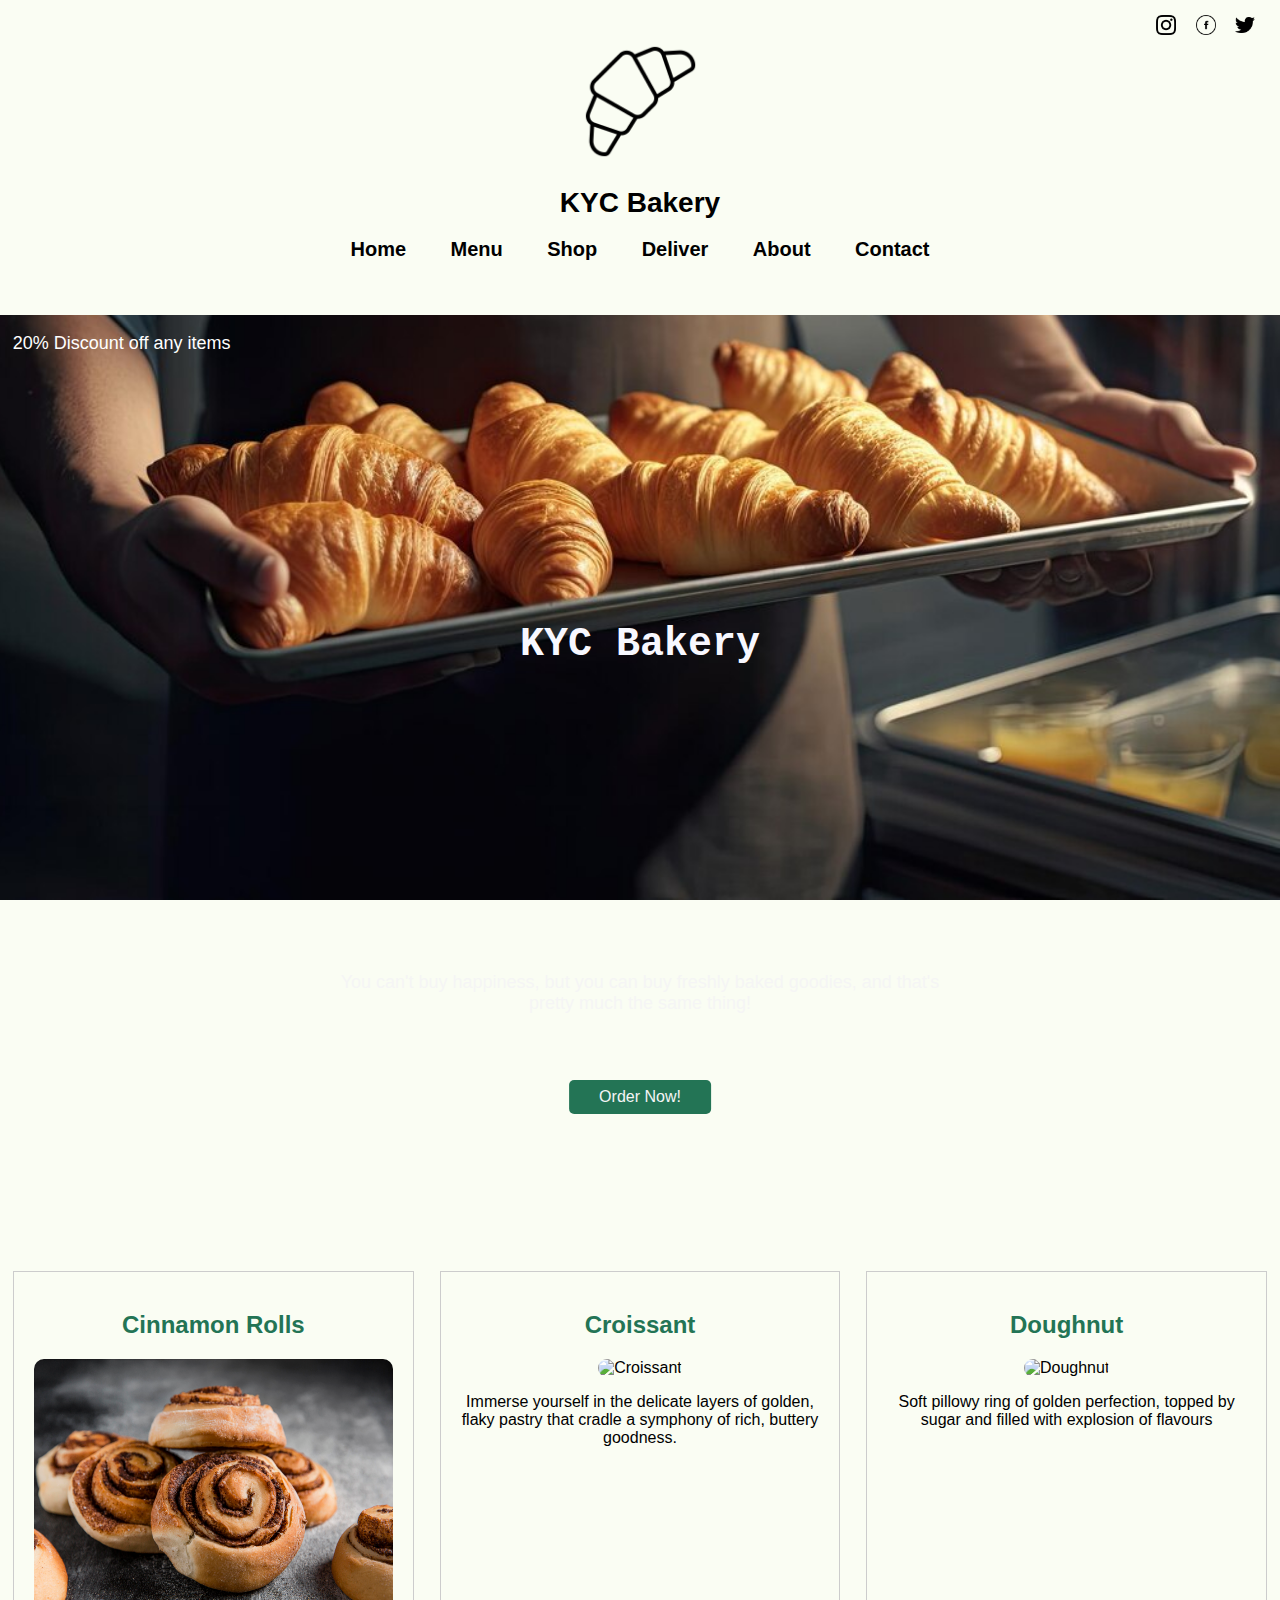
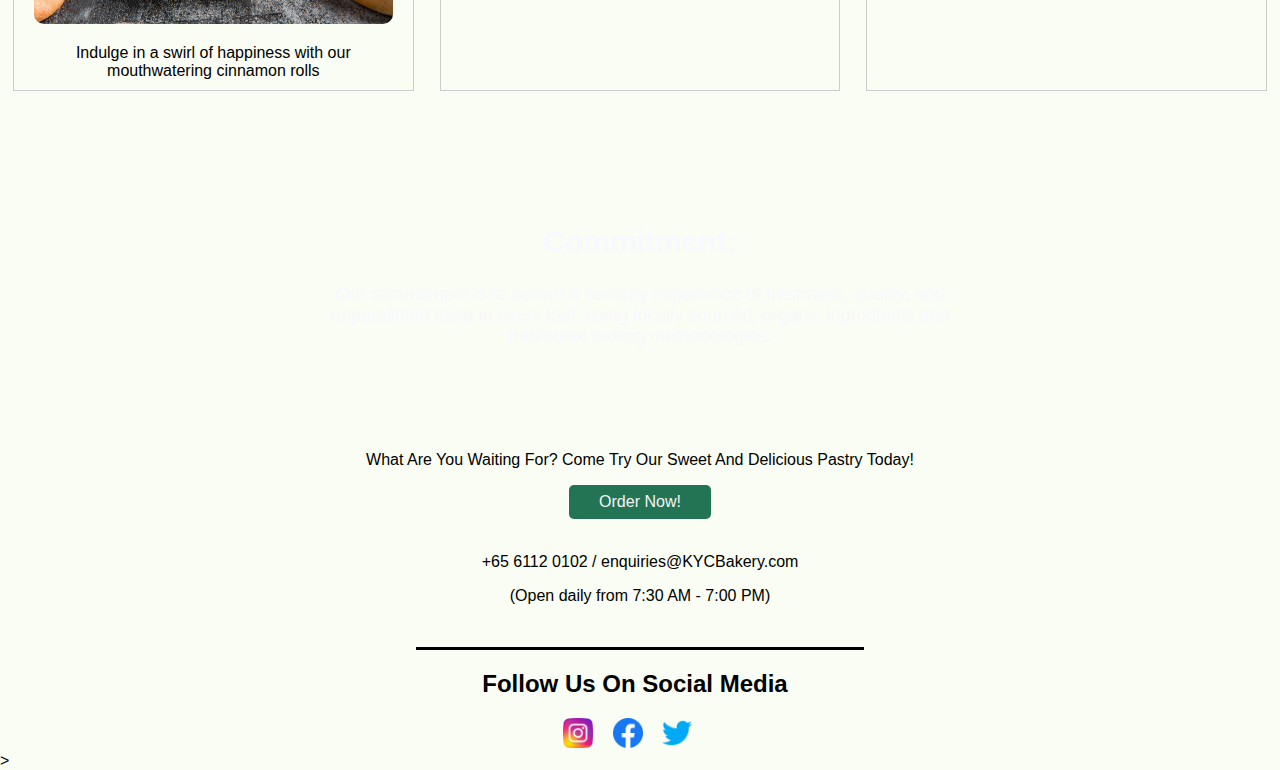
==== index.html @ 7cd62767 "start of menu page" ====
<!DOCTYPE html>
<html lang="en">
<head>
    <meta charset="UTF-8">
    <meta name="viewport" content="width=device-width, initial-scale=1.0">
    <title>KYC Bakery</title>
    <link rel="stylesheet" href="style.css">
</head>
<body>
    <header>
        <div class="socialmedia">
            <img src="image/instagram&bw.png" alt="Instagram">
            <img src="image/facebook&bw.png" alt="Facebook">
            <img src="image/twitter&bw.png" alt="Facebook">
        </div>
        <div class="logo">
            <img src="image/croissant.png" alt="Pastry shop">
        </div>
        <h1>KYC Bakery</h1>
        <nav class="menu">
            <ul>
                <li class="dropdown">
                    <a href="#">Home</a>
                    <div class="dropdown-content">
                        <p>Welcome to the Home Page</p>
                    </div>
                </li>
                <li><a href="menu.html">Menu</a></li>
                <li><a href="#">Shop</a></li>
                <li><a href="#">Deliver</a></li>
                <li><a href="#">About</a></li>
                <li><a href="#">Contact</a></li>
            </ul>
        </nav>
        <br>
        <div class="background-responsive-img">
            <div class="slider-text-container">
                <div class="slider-text">
                    <p>20% Discount off any items</p>
                </div>
            </div>
            <h2 style="color:ghostwhite; text-align:center; margin-top:250px; font-size: 40px;font-family:'Courier New', Courier, monospace">KYC Bakery</h2>
            <div class="text_above_button"><p>You can't buy happiness, but you can buy freshly baked goodies, and that's pretty much the same thing!</p></div>
            <button class="button">Order Now!</button>
        </div>
    </header>
    <br>
    <br>
    <section>
        <div class="box-container">
            <div class="box">
                <h2 style="color:rgb(35, 116, 85)">Cinnamon Rolls</h2>
                <img src="image/close-up-view-delicious-cinnamon-rolls.jpg" Class="Cinnamon Roll" alt="Cinnamon Roll">
                <div class="box-text">
                    <p>Indulge in a swirl of happiness with our mouthwatering cinnamon rolls</p>
                </div>
            </div>
            <div class="box">
                <h2 style="color:rgb(35, 116, 85)">Croissant</h2>
                <img src="image/croissants-wooden-cutting-board.jpg" Class="Croissant" alt="Croissant">
                <div class="box-text">
                    <p>Immerse yourself in the delicate layers of golden, flaky pastry that cradle a symphony of rich, buttery goodness. </p>
                </div>
            </div>
            <div class="box">
                <h2 style="color:rgb(35, 116, 85)">Doughnut</h2>
                <img src="image/closeup-fluffy-doughnuts-filled-with-jam-tray-table-lights.jpg" Class="Doughnut" alt="Doughnut">
                <div class="box-text">
                    <p>Soft pillowy ring of golden perfection, topped by sugar and filled with explosion of flavours</p>
                </div>
            </div>
        </div>
    </section>
    <br>
    <br>
    <section>
        <div class="background">
            <div class="text-below-box">
                <h2 style="font-size: 30px;font-weight: bold;">Commitment:</h2>
                <p>Our commitment is to deliver a sensory experience of freshness, quality, and unparalleled taste in every loaf, using locally sourced, organic ingredients and traditional baking methodologies.</p>
            </div>
        </div>
        <br>
        <div class="second-button-container">
            <p style="text-align: center;font: size 28px;">What Are You Waiting For? Come Try Our Sweet And Delicious Pastry Today!</p>
            <button class="second-button">Order Now!</button>
        </div>
    </section>
    <br>
    <footer>
        <p style="text-align: center;">+65 6112 0102 / enquiries@KYCBakery.com</p>
        <p style="text-align: center;">(Open daily from 7:30 AM - 7:00 PM)</p><br>
        <hr style="height:3px;background-color: black;border:none;width:35%;">
        <div class="socialmedia2">
            <h2>Follow Us On Social Media</h2>
            <img src="image/instagram.png" alt="Instagram">
            <img src="image/facebook.png" alt="Facebook">
            <img src="image/twitter.png" alt="Facebook">
        </div>>
    </footer>
</body>
</html>
---- style.css ----
body {
    font-family: Arial, sans-serif;
    margin: 0;
    padding: 0;
    background-color:#fafdf3
}

.banner {
    background-image: url('your-banner-image.jpg');
    background-size: cover;
    height: 100px; /* Adjust the height as needed */
    color: #333;
    text-align: center;
    padding: 20px;
}

.socialmedia{
    text-align: end;
    margin-right: 10px;
    margin-top: 15px;
}

.socialmedia img{
    max-width: 20px;
    margin-right:15px
}

.socialmedia2{
    text-align: center;
    margin-right: 10px;
    margin-top: 15px;
}

.socialmedia2 img{
    max-width:30px;
    margin-right:15px
}

.logo {
    text-align: center;
}
.logo img {
    max-width: 125px;
}

h1{
    font-size:28px;
    font-weight:bold;
    text-align:center;
}

.menu {
    /*background-color: #333;*/
    text-align: center;
}
.menu ul {
    list-style: none;
    padding: 0;
}
.menu ul li {
    
    display: inline;
    margin: 10px;
    position: relative;
}
.menu ul li a {
    text-decoration: none;
    color: black;
    font-weight: bold;
    font-size: 20px;
    margin: 0 10px;
}

.background-responsive-img{
    background-image: url('image/background.jpg');
    background-size: cover;
    background-position: center;
    background-attachment: fixed;
    background-color: transparent;
    margin: 0;
    padding: 0;
    position: relative;
    height: 100vh;
    display:block;
}

.slider-container {
    overflow: hidden;
    position: relative;
    height: 50px; /* Adjust the height as needed */
    background-color: #333; /* Set a background color for the slider */
}

.slider-text-container {
    overflow: hidden;
    position: relative;
    max-width: 98%; /* Adjust the width as needed */
    margin: 20px auto; /* Add some top margin to move the text down */
}


.slider-text {
    animation: slide 12s linear infinite; /* Adjust the animation duration as needed */
    white-space: nowrap;
    color: #fff; /* Set text color */
    font-size: 18px;
}

@keyframes slide {
    0% {
        transform: translateX(100%);
    }
    100% {
        transform: translateX(-100%);
    }
}

.button{
    padding-right: 30px;
    padding-left: 30px;
    padding-top: 8px;
    padding-bottom: 8px;
    background-color: rgb(35, 116, 85);
    font-size: 16px;
    border: none;
    border-radius:5px;
    position:absolute;
    color: whitesmoke;
    top: 85%;
    left: 50%;
    transform: translate(-50%); /*align the button to the center*/
    transition: color 0.3s ease; /*smooth transition effect*/
}

.button:hover {
    color:black;
}

.text_above_button{
    text-align:center;
    font-size: 18px;
    color: whitesmoke;
    position: absolute;
    top:71%;
    left: 50%;
    transform: translate(-50%);
}

.second-button-container{
    text-align: center;
}

.second-button{
    padding-right: 30px;
    padding-left: 30px;
    padding-top: 8px;
    padding-bottom: 8px;
    background-color: rgb(35, 116, 85);
    font-size: 16px;
    border: none;
    border-radius:5px;
    color: whitesmoke;
}

.second-button:hover{
     color:black;
}

@media screen and (max-width: 768px) {
    .menu ul {
        text-align: center; 
    }
    .menu ul li {
        display: inline-block; 
        margin: 10px 0; 
    }
    .background-responsive-img {
        background-size: 100% 100%;
        background-repeat: no-repeat;
    }
}

.box-container {
    display: flex;
    justify-content: space-around;
    margin-top: 20px;
    flex-direction: row;
    flex-wrap: wrap; /* Allow boxes to wrap to the next line if the screen is too small */
}

.box {
    width: 28%;
    border: 0.2px solid #ccc;
    text-align: center;
    padding: 20px;
    margin-bottom: 20px;
}

.box img {
    max-width: 100%;
    height: 70%;
    border-radius: 10px;
}

.box-text {
    margin-top: 10px;
}

.text-below-box{
    text-align:center;
    font-size: 18px;
    color: ghostwhite;
    position: absolute;
    top: 50%;
    left: 50%;
    transform: translate(-50%, -50%);
}

.background{
    background-image: url('image/flat-lay-vegan-baked-products-arrangement.jpg');
    background-size: cover;
    background-position: center;
    background-attachment: fixed;
    background-color: transparent;
    margin: 0;
    padding: 0;
    position: relative;
    height: 30vh;
    display:block;
}

.dropdown-content {
    display: none; /* Hide dropdown content initially */
    position: absolute;
    background-color: #f2f2f2;
    min-width: 200px;
    box-shadow: 0 4px 8px 0 rgba(0, 0, 0, 0.2);
    z-index: 1;
}

.dropdown-content p {
    padding: 10px;
    margin: 0;
}

/* Create the hover effect to show the dropdown content */
.menu ul li:hover .dropdown-content {
    display: block;
}
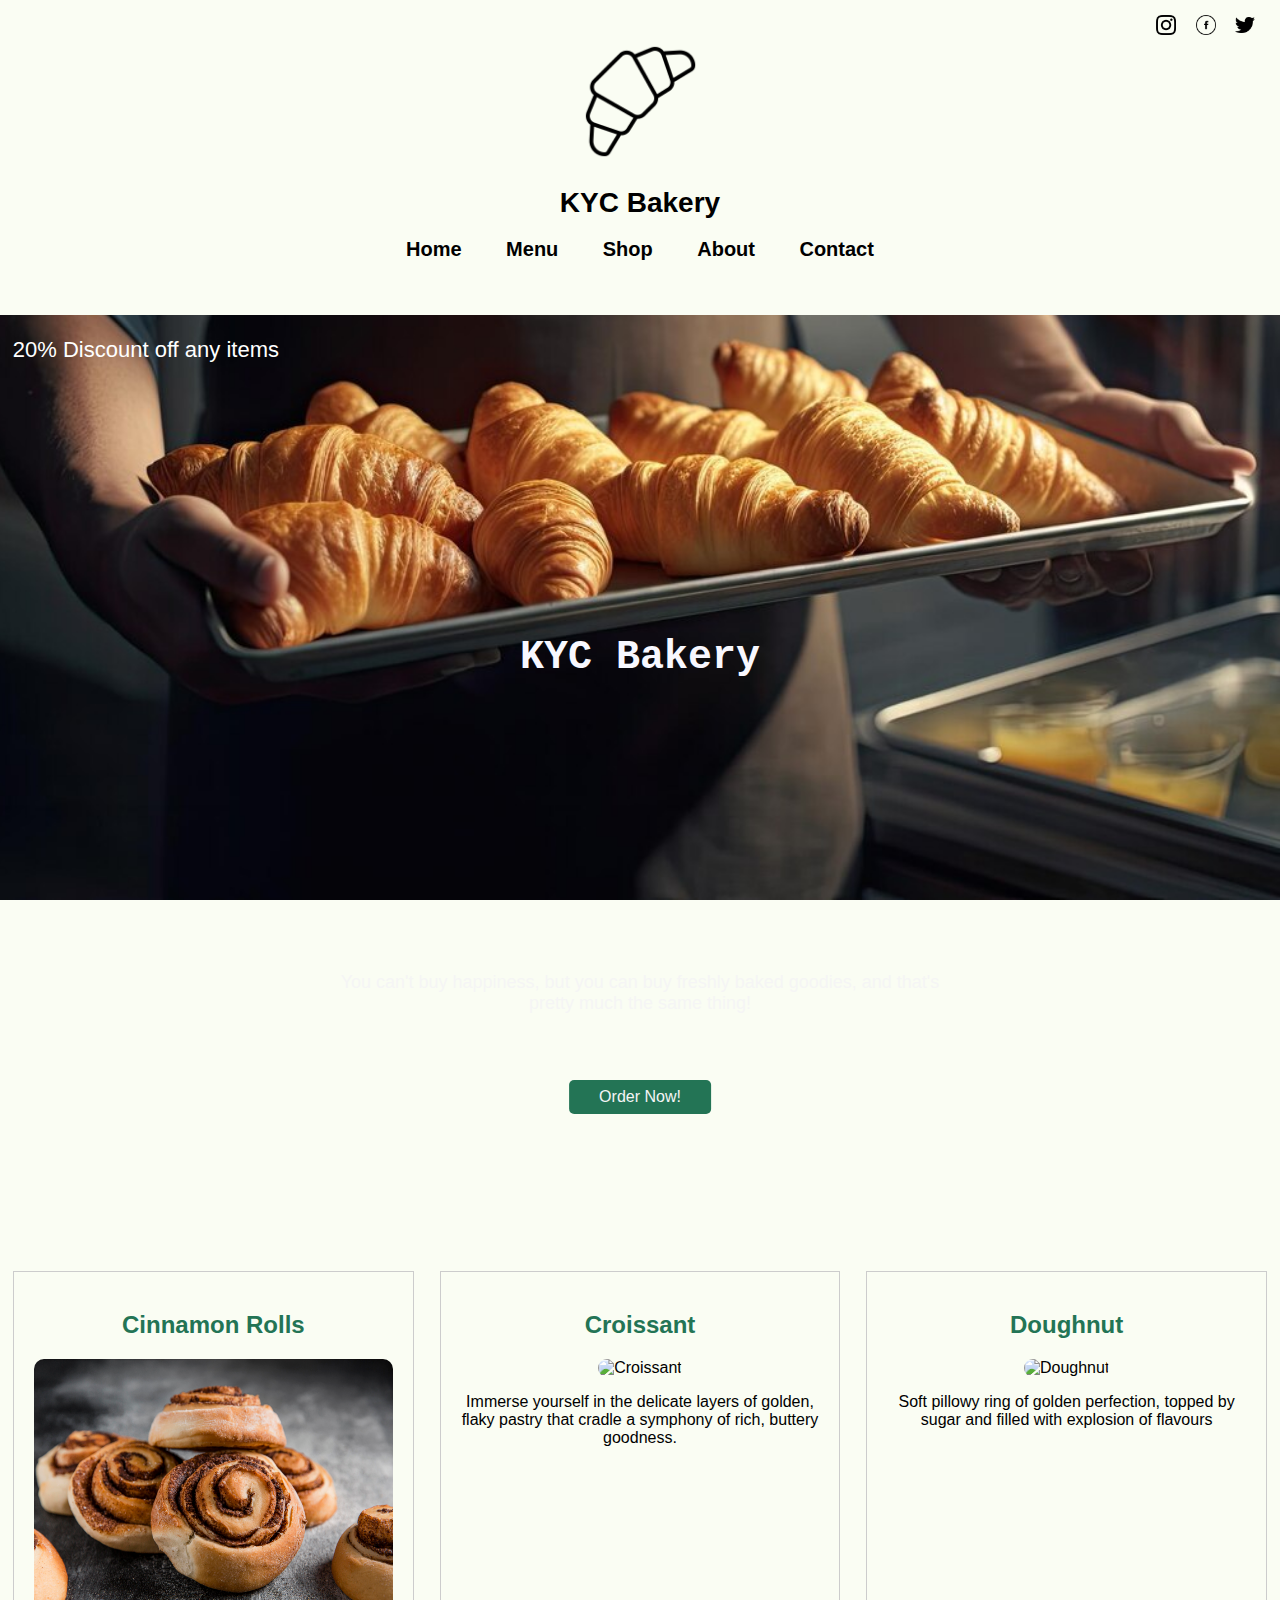
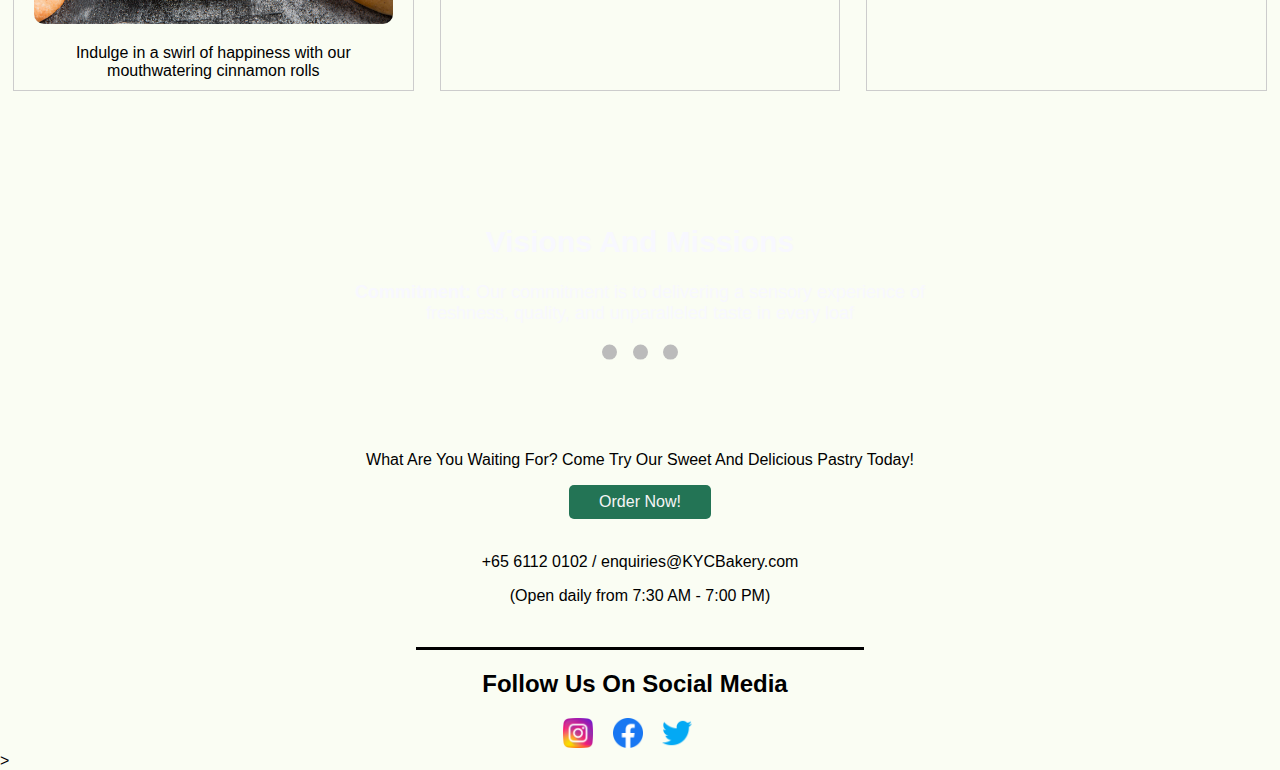
==== commit 9e025a26: "Assignment1_Checkpoint" ====
--- a/index.html
+++ b/index.html
@@ -27,15 +27,14 @@
                 </li>
                 <li><a href="menu.html">Menu</a></li>
                 <li><a href="#">Shop</a></li>
-                <li><a href="#">Deliver</a></li>
                 <li><a href="#">About</a></li>
                 <li><a href="#">Contact</a></li>
             </ul>
         </nav>
         <br>
         <div class="background-responsive-img">
-            <div class="slider-text-container">
-                <div class="slider-text">
+            <div class="discount-text-container">
+                <div class="discount-text">
                     <p>20% Discount off any items</p>
                 </div>
             </div>
@@ -76,8 +75,24 @@
     <section>
         <div class="background">
             <div class="text-below-box">
-                <h2 style="font-size: 30px;font-weight: bold;">Commitment:</h2>
-                <p>Our commitment is to deliver a sensory experience of freshness, quality, and unparalleled taste in every loaf, using locally sourced, organic ingredients and traditional baking methodologies.</p>
+                <h2 style="font-size: 30px;font-weight: bold;">Visions And Missions</h2>
+                <div class="slider-container">
+                    <div class="slider-text" data-index="1">
+                        <p><strong>Commitment:</strong> Our commitment is to delivering a sensory experience of freshness, quality, and unparalleled taste in every loaf</p>
+                    </div>
+                    <div class="slider-text" data-index="2">
+                        <p><strong>Creativity:</strong> We strive to satisfy your sweet tooth through our variety of delectable pastries and cakes, made with love, creativity, and the finest natural ingredients.</p>
+                    </div>
+                    <div class="slider-text" data-index="3">
+                        <p><strong>Authenticity:</strong> Our purpose is to bake fresh, authentic, and scrumptious bread, while promoting healthy eating and creating a sustainable future.</p>
+                    </div>
+                </div>
+                
+                <div class="dots-container">
+                    <span class="dot" onclick="currentSlide(1)"></span>
+                    <span class="dot" onclick="currentSlide(2)"></span>
+                    <span class="dot" onclick="currentSlide(3)"></span>
+                </div>
             </div>
         </div>
         <br>
@@ -98,5 +113,24 @@
             <img src="image/twitter.png" alt="Facebook">
         </div>>
     </footer>
+
+    <script>
+        document.addEventListener("DOMContentLoaded", function () {
+            let currentIndex = 1;
+            showText(currentIndex);
+    
+            function showText(index) {
+                const texts = document.querySelectorAll(".slider-text");
+                texts.forEach((text) => {
+                    text.style.display = +text.getAttribute("data-index") === index ? "block" : "none";
+                });
+            }
+    
+            window.currentSlide = function (index) {
+                currentIndex = index;
+                showText(currentIndex);
+            };
+        });
+    </script>
 </body>
 </html>--- a/style.css
+++ b/style.css
@@ -3,15 +3,6 @@
     margin: 0;
     padding: 0;
     background-color:#fafdf3
-}
-
-.banner {
-    background-image: url('your-banner-image.jpg');
-    background-size: cover;
-    height: 100px; /* Adjust the height as needed */
-    color: #333;
-    text-align: center;
-    padding: 20px;
 }
 
 .socialmedia{
@@ -69,6 +60,10 @@
     font-weight: bold;
     font-size: 20px;
     margin: 0 10px;
+}
+
+.menu ul li a:hover{
+    color:gray;
 }
 
 .background-responsive-img{
@@ -91,7 +86,7 @@
     background-color: #333; /* Set a background color for the slider */
 }
 
-.slider-text-container {
+.discount-text-container {
     overflow: hidden;
     position: relative;
     max-width: 98%; /* Adjust the width as needed */
@@ -99,11 +94,11 @@
 }
 
 
-.slider-text {
+.discount-text {
     animation: slide 12s linear infinite; /* Adjust the animation duration as needed */
     white-space: nowrap;
     color: #fff; /* Set text color */
-    font-size: 18px;
+    font-size: 22px;
 }
 
 @keyframes slide {
@@ -166,20 +161,6 @@
      color:black;
 }
 
-@media screen and (max-width: 768px) {
-    .menu ul {
-        text-align: center; 
-    }
-    .menu ul li {
-        display: inline-block; 
-        margin: 10px 0; 
-    }
-    .background-responsive-img {
-        background-size: 100% 100%;
-        background-repeat: no-repeat;
-    }
-}
-
 .box-container {
     display: flex;
     justify-content: space-around;
@@ -248,3 +229,164 @@
     display: block;
 }
 
+.slider-container {
+    width: 100%;
+    margin: 0 -150px;
+    padding: 0 150px;
+    overflow:hidden;
+    position: relative;
+    background:transparent;
+}
+
+.slider-text {
+    margin: -20px 0;
+    display: none;
+    animation: slideIn 3s ease-in-out forwards;
+}
+
+@keyframes slideIn {
+    0% {
+        transform: translateX(-100%);
+    }
+    100% {
+        transform: translateX(0);
+    }
+}
+
+.slider-text:first-child {
+    display: block;
+}
+
+.dots-container {
+    text-align: center;
+    margin-top: 10px;
+}
+
+.dot {
+    height: 15px;
+    width: 15px;
+    margin: 0 5px;
+    background-color: #bbb;
+    border-radius: 50%;
+    display: inline-block;
+    cursor: pointer;
+}
+
+.dot:hover {
+    background-color: #717171;
+}
+
+@media screen and (max-width: 500px) {
+    body{
+        font-size:12px;
+        margin:0;
+    }
+    .socialmedia{
+        text-align: end;
+        margin: 5px 10px 0 0;
+    }
+
+    .socialmedia img {
+        max-width: 25px;
+        margin-right: 5px;
+    }
+    .socialmedia2{
+        text-align:center;
+        margin:0;
+    }
+    .socialmedia2 img{
+        max-width: 25px;
+    }
+
+    .logo img {
+        max-width: 60px;
+    }
+
+    h1 {
+        font-size: 14px;
+    }
+
+    .menu ul li {
+        display: block;
+        margin: 8px 0;
+    }
+
+    .background-responsive-img {
+        background-size:cover;
+        background-attachment: scroll;
+    }
+
+    .discount-text-container {
+        max-width: 100%; /* Adjust the width to 100% for full responsiveness */
+        margin: 20px auto; /* Add some top margin to move the text down */
+    }
+
+    .discount-text {
+        font-size: 14px; /* Adjust the font size for smaller screens */
+    }
+
+    .button,
+    .text_above_button,
+    .second-button{
+        margin: 10px 0;
+    }
+
+    .button {
+        top: 85%;
+        transform: translateX(-50%);
+        padding: 6px 15px; 
+        font-size: 14px;
+    }
+
+    .second-button{
+        padding: 6px 15px;
+        font-size: 14px; 
+        border-radius: 5px; 
+    }
+
+    .text_above_button {
+        top: 60%;
+        font-size: 14px; 
+    }
+
+    .second-button-container {
+        margin-top: 8px;
+        text-align:center;
+    }
+
+    .box-container {
+        justify-content: center;
+    }
+
+    .box {
+        width: 100%;
+        font-size: 12px;
+    }
+
+    .background {
+        height: 35vh;
+    }
+
+    .slider-container,
+    .slider-text-container {
+        max-width: 100%;
+        margin: 0;
+        padding: 0;
+    }
+
+    .slider-text {
+        display: block;
+        font-size: 11px;
+        overflow:auto;
+    }
+
+    .dots-container {
+        margin-top: 5px;
+    }
+    .dot {
+        margin: 0 2px;
+        height: 10px; /* Decrease the height of the dot */
+        width: 10px; /* Decrease the width of the dot */
+    }
+}
+
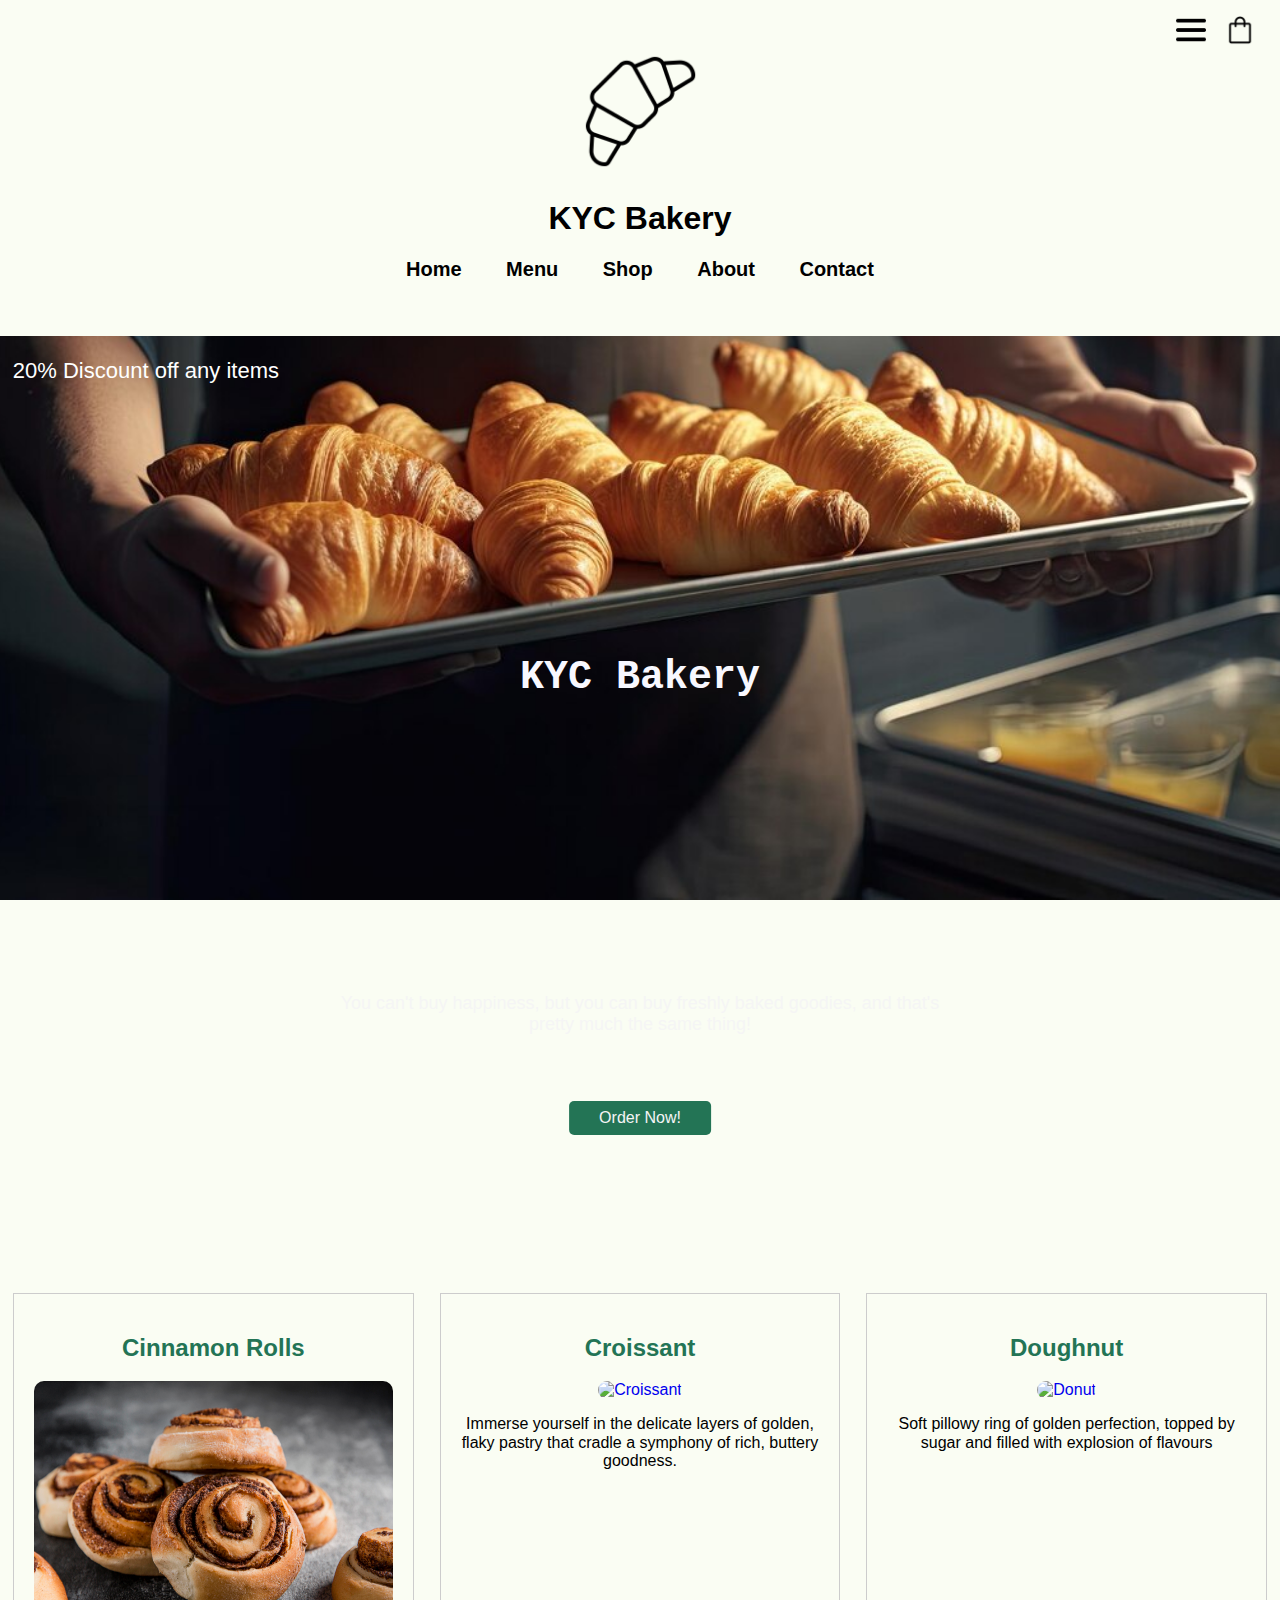
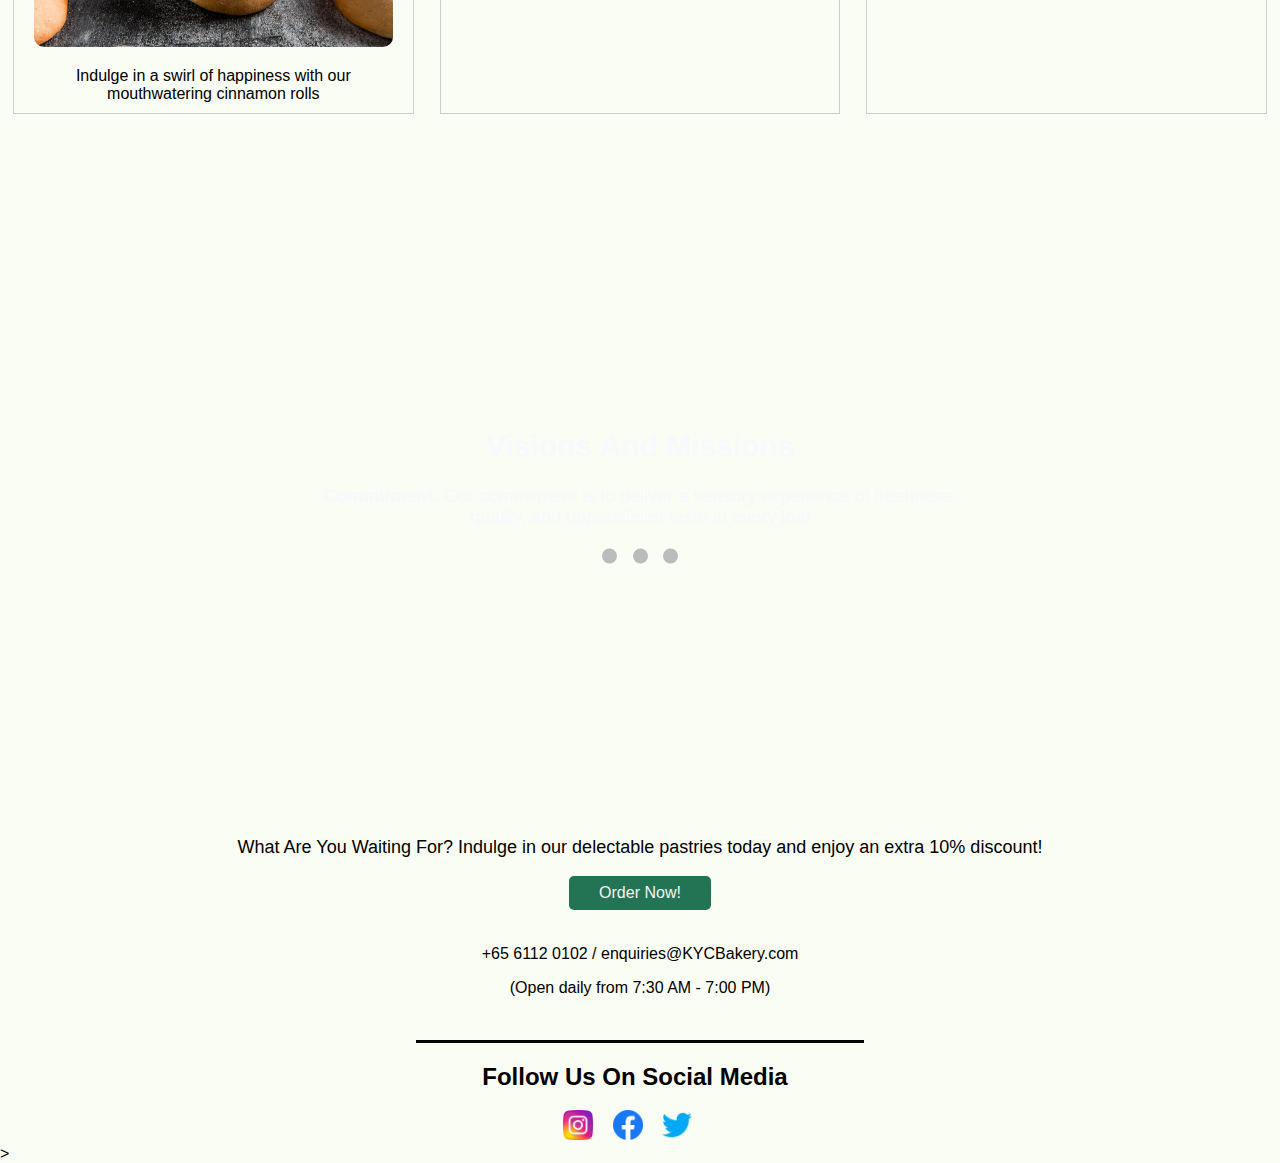
==== commit 5d9e371f: "all page development and total price javascript on shop and slider gallery on about page" ====
--- a/index.html
+++ b/index.html
@@ -5,13 +5,13 @@
     <meta name="viewport" content="width=device-width, initial-scale=1.0">
     <title>KYC Bakery</title>
     <link rel="stylesheet" href="style.css">
+    <link rel="stylesheet" href="normalize.css">
 </head>
 <body>
     <header>
-        <div class="socialmedia">
-            <img src="image/instagram&bw.png" alt="Instagram">
-            <img src="image/facebook&bw.png" alt="Facebook">
-            <img src="image/twitter&bw.png" alt="Facebook">
+        <div class="icons">
+            <img src="image/menu.png" alt="Shop">
+            <img src="image/market.png" alt="Shop">
         </div>
         <div class="logo">
             <img src="image/croissant.png" alt="Pastry shop">
@@ -26,9 +26,9 @@
                     </div>
                 </li>
                 <li><a href="menu.html">Menu</a></li>
-                <li><a href="#">Shop</a></li>
-                <li><a href="#">About</a></li>
-                <li><a href="#">Contact</a></li>
+                <li><a href="shop.html">Shop</a></li>
+                <li><a href="about.html">About</a></li>
+                <li><a href="contact.html">Contact</a></li>
             </ul>
         </nav>
         <br>
@@ -40,45 +40,50 @@
             </div>
             <h2 style="color:ghostwhite; text-align:center; margin-top:250px; font-size: 40px;font-family:'Courier New', Courier, monospace">KYC Bakery</h2>
             <div class="text_above_button"><p>You can't buy happiness, but you can buy freshly baked goodies, and that's pretty much the same thing!</p></div>
-            <button class="button">Order Now!</button>
+            <form action="shop.html" method="get">
+                <button class="button">Order Now!</button>
+            </form>
         </div>
     </header>
     <br>
     <br>
     <section>
         <div class="box-container">
-            <div class="box">
+            <a href="menu.html" class="box">
                 <h2 style="color:rgb(35, 116, 85)">Cinnamon Rolls</h2>
                 <img src="image/close-up-view-delicious-cinnamon-rolls.jpg" Class="Cinnamon Roll" alt="Cinnamon Roll">
                 <div class="box-text">
                     <p>Indulge in a swirl of happiness with our mouthwatering cinnamon rolls</p>
                 </div>
-            </div>
-            <div class="box">
+            </a>
+            <a href="menu.html" class="box">
                 <h2 style="color:rgb(35, 116, 85)">Croissant</h2>
                 <img src="image/croissants-wooden-cutting-board.jpg" Class="Croissant" alt="Croissant">
                 <div class="box-text">
                     <p>Immerse yourself in the delicate layers of golden, flaky pastry that cradle a symphony of rich, buttery goodness. </p>
                 </div>
-            </div>
-            <div class="box">
+            </a>
+            <a href="menu.html" class="box">
                 <h2 style="color:rgb(35, 116, 85)">Doughnut</h2>
-                <img src="image/closeup-fluffy-doughnuts-filled-with-jam-tray-table-lights.jpg" Class="Doughnut" alt="Doughnut">
+                <img src="image/closeup-fluffy-doughnuts-filled-with-jam-tray-table-lights.jpg" Class="Donut" alt="Donut">
                 <div class="box-text">
                     <p>Soft pillowy ring of golden perfection, topped by sugar and filled with explosion of flavours</p>
                 </div>
-            </div>
+            </a>
         </div>
     </section>
     <br>
     <br>
     <section>
         <div class="background">
+            <video autoplay muted loop>
+                <source src="videos/pexels-ron-lach-8430966 (1080p).mp4" type="video/mp4">
+            </video>
             <div class="text-below-box">
                 <h2 style="font-size: 30px;font-weight: bold;">Visions And Missions</h2>
                 <div class="slider-container">
                     <div class="slider-text" data-index="1">
-                        <p><strong>Commitment:</strong> Our commitment is to delivering a sensory experience of freshness, quality, and unparalleled taste in every loaf</p>
+                        <p><strong>Commitment:</strong> Our commitment is to deliver a sensory experience of freshness, quality, and unparalleled taste in every loaf</p>
                     </div>
                     <div class="slider-text" data-index="2">
                         <p><strong>Creativity:</strong> We strive to satisfy your sweet tooth through our variety of delectable pastries and cakes, made with love, creativity, and the finest natural ingredients.</p>
@@ -96,10 +101,12 @@
             </div>
         </div>
         <br>
-        <div class="second-button-container">
-            <p style="text-align: center;font: size 28px;">What Are You Waiting For? Come Try Our Sweet And Delicious Pastry Today!</p>
-            <button class="second-button">Order Now!</button>
-        </div>
+        <form action="shop.html" method="get">
+            <div class="second-button-container">
+                <p style="text-align: center;font-size: 18px">What Are You Waiting For? Indulge in our delectable pastries today and enjoy an extra 10% discount!</p>
+                <button class="second-button">Order Now!</button>
+            </div>
+        </form>
     </section>
     <br>
     <footer>
@@ -114,23 +121,6 @@
         </div>>
     </footer>
 
-    <script>
-        document.addEventListener("DOMContentLoaded", function () {
-            let currentIndex = 1;
-            showText(currentIndex);
-    
-            function showText(index) {
-                const texts = document.querySelectorAll(".slider-text");
-                texts.forEach((text) => {
-                    text.style.display = +text.getAttribute("data-index") === index ? "block" : "none";
-                });
-            }
-    
-            window.currentSlide = function (index) {
-                currentIndex = index;
-                showText(currentIndex);
-            };
-        });
-    </script>
+    <script src="javascript.js"></script>
 </body>
 </html>--- a/style.css
+++ b/style.css
@@ -5,14 +5,14 @@
     background-color:#fafdf3
 }
 
-.socialmedia{
+.icons{
     text-align: end;
     margin-right: 10px;
     margin-top: 15px;
 }
 
-.socialmedia img{
-    max-width: 20px;
+.icons img{
+    max-width: 30px;
     margin-right:15px
 }
 
@@ -175,6 +175,8 @@
     text-align: center;
     padding: 20px;
     margin-bottom: 20px;
+    text-decoration: none;
+    cursor: pointer;
 }
 
 .box img {
@@ -185,6 +187,11 @@
 
 .box-text {
     margin-top: 10px;
+    color:black;
+}
+
+.box img:hover {
+    transform: scale(1.1); /* Adjust the scale factor for the close-up effect */
 }
 
 .text-below-box{
@@ -198,7 +205,7 @@
 }
 
 .background{
-    background-image: url('image/flat-lay-vegan-baked-products-arrangement.jpg');
+    /*background-image: url('image/flat-lay-vegan-baked-products-arrangement.jpg');*/
     background-size: cover;
     background-position: center;
     background-attachment: fixed;
@@ -206,8 +213,17 @@
     margin: 0;
     padding: 0;
     position: relative;
-    height: 30vh;
+    height: 70vh;
     display:block;
+}
+
+.background video{
+    width: 100%;
+    height: 100%;
+    object-fit: cover;
+    position: relative;
+    top: 0;
+    left: 0;
 }
 
 .dropdown-content {
@@ -276,7 +292,7 @@
     background-color: #717171;
 }
 
-@media screen and (max-width: 500px) {
+@media screen and (max-width: 440px) {
     body{
         font-size:12px;
         margin:0;
@@ -345,7 +361,7 @@
     }
 
     .text_above_button {
-        top: 60%;
+        top: 70%;
         font-size: 14px; 
     }
 
@@ -364,14 +380,20 @@
     }
 
     .background {
-        height: 35vh;
+        height: 45vh;
+        overflow: visible;
+    }
+
+    .text-below-box {
+        font-size: 16px;
+
     }
 
     .slider-container,
     .slider-text-container {
         max-width: 100%;
         margin: 0;
-        padding: 0;
+        padding: 20px 0;
     }
 
     .slider-text {
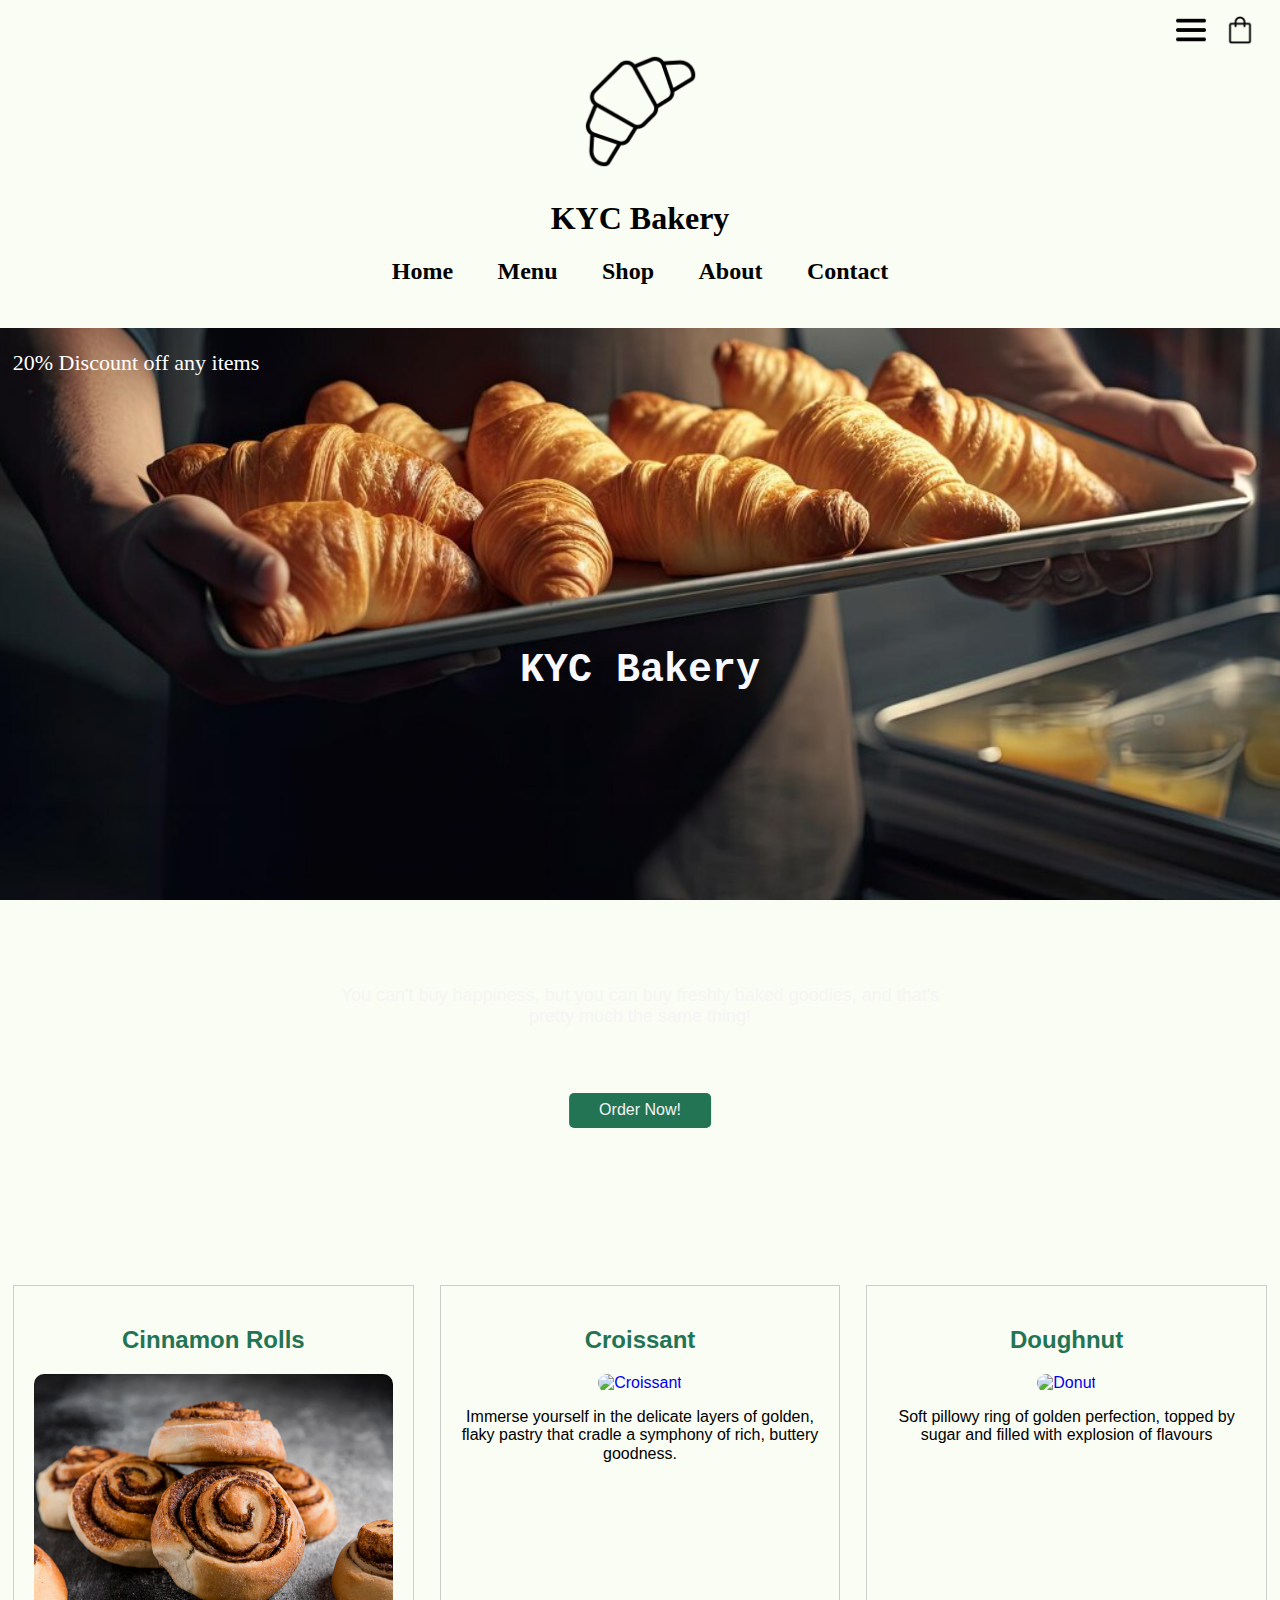
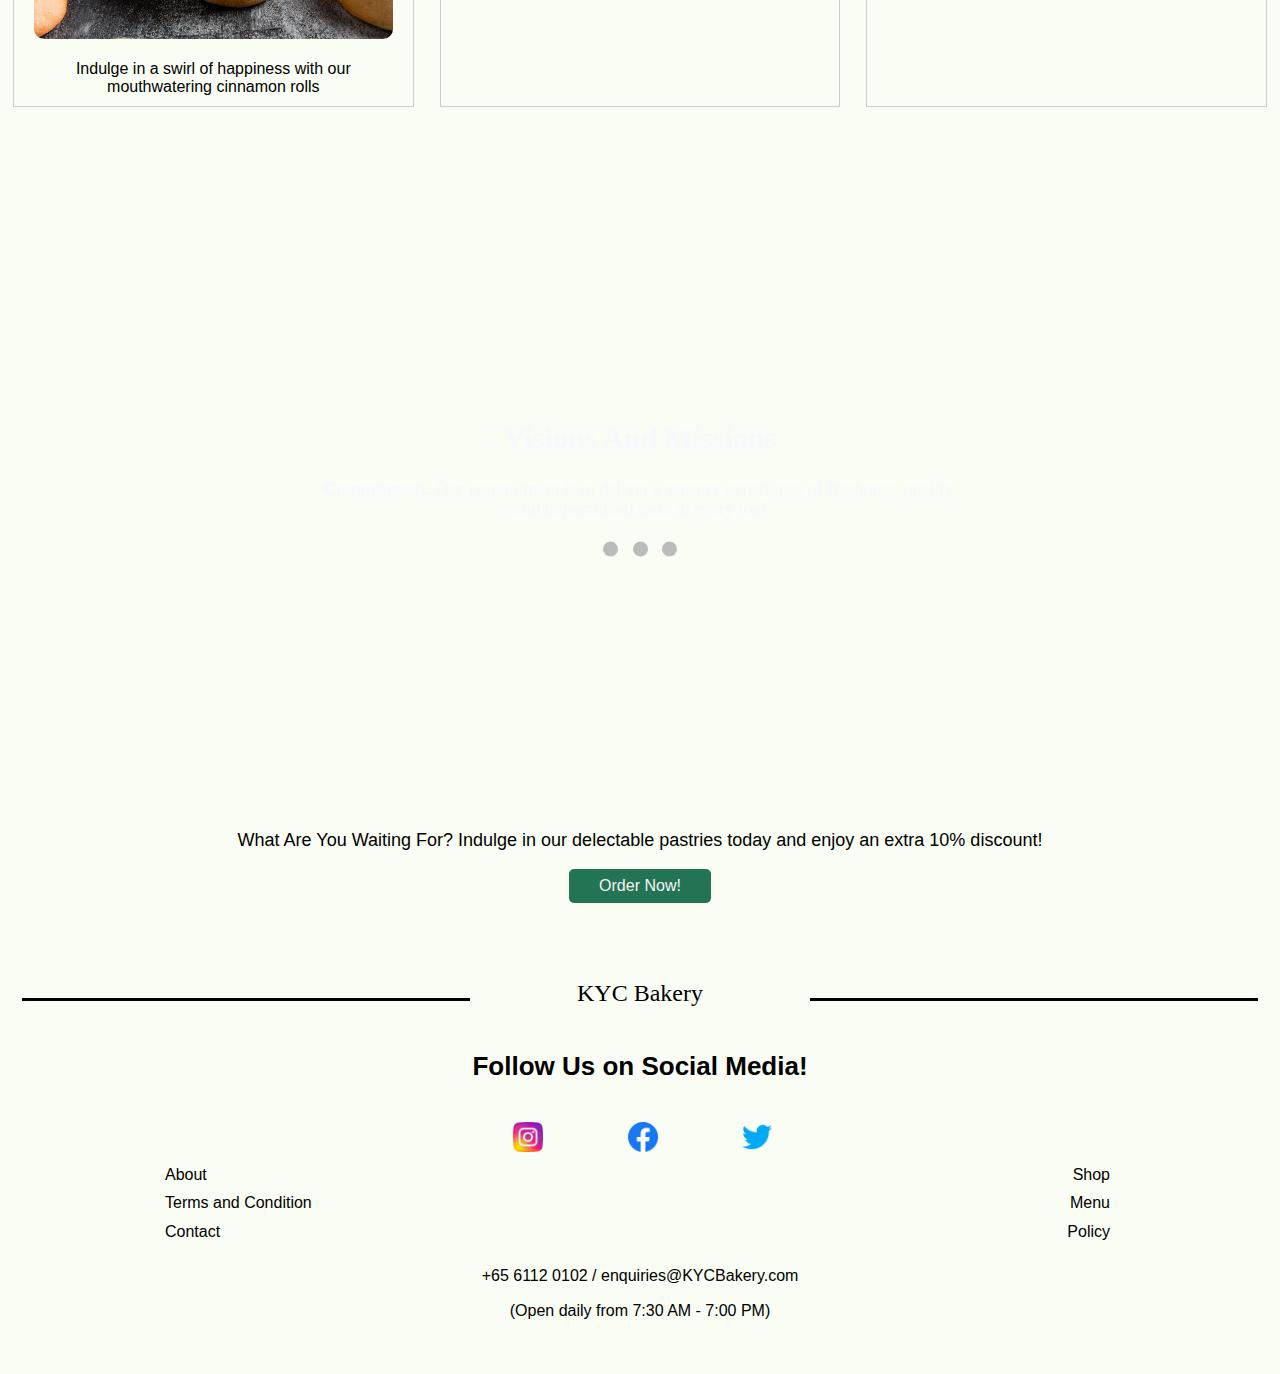
==== commit 92a0a630: "footer revamped and adjusted about us gallery js" ====
--- a/index.html
+++ b/index.html
@@ -4,6 +4,7 @@
     <meta charset="UTF-8">
     <meta name="viewport" content="width=device-width, initial-scale=1.0">
     <title>KYC Bakery</title>
+    <link rel="icon" href="image/croissant.png" type="image/png">
     <link rel="stylesheet" href="style.css">
     <link rel="stylesheet" href="normalize.css">
 </head>
@@ -103,24 +104,40 @@
         <br>
         <form action="shop.html" method="get">
             <div class="second-button-container">
-                <p style="text-align: center;font-size: 18px">What Are You Waiting For? Indulge in our delectable pastries today and enjoy an extra 10% discount!</p>
+                <p style="text-align: center;font-size: 18px;">What Are You Waiting For? Indulge in our delectable pastries today and enjoy an extra 10% discount!</p>
                 <button class="second-button">Order Now!</button>
             </div>
         </form>
     </section>
     <br>
+    <br>
     <footer>
-        <p style="text-align: center;">+65 6112 0102 / enquiries@KYCBakery.com</p>
-        <p style="text-align: center;">(Open daily from 7:30 AM - 7:00 PM)</p><br>
-        <hr style="height:3px;background-color: black;border:none;width:35%;">
+        <div class="line-with-gap">
+            <div class="text-in-middle">KYC Bakery</div>
+        </div>
+        <br>
+        <p class="footer-text">Follow Us on Social Media!</p>
         <div class="socialmedia2">
-            <h2>Follow Us On Social Media</h2>
             <img src="image/instagram.png" alt="Instagram">
             <img src="image/facebook.png" alt="Facebook">
             <img src="image/twitter.png" alt="Facebook">
-        </div>>
+            <div class="footer-container">
+                <div class="footer-links-left">
+                    <a href="about.html">About</a>
+                    <a href="about.html">Terms and Condition</a>
+                    <a href="contact.html">Contact</a>
+                </div>
+                <div class="footer-link-right">
+                    <a href="shop.html">Shop</a>
+                    <a href="menu.html">Menu</a>
+                    <a href="about.html">Policy</a>
+                </div>
+            </div>
+        </div>
+        <p style="text-align: center;">+65 6112 0102 / enquiries@KYCBakery.com</p>
+        <p style="text-align: center;">(Open daily from 7:30 AM - 7:00 PM)</p><br>
     </footer>
 
-    <script src="javascript.js"></script>
+    <script src="index.js"></script>
 </body>
 </html>--- a/style.css
+++ b/style.css
@@ -18,13 +18,14 @@
 
 .socialmedia2{
     text-align: center;
-    margin-right: 10px;
-    margin-top: 15px;
+    display: block;
+    margin-left:85px;
+    margin-top: 40px;
 }
 
 .socialmedia2 img{
     max-width:30px;
-    margin-right:15px
+    margin-right:80px;
 }
 
 .logo {
@@ -38,6 +39,7 @@
     font-size:28px;
     font-weight:bold;
     text-align:center;
+    font-family:'Pacificoregular';
 }
 
 .menu {
@@ -47,6 +49,7 @@
 .menu ul {
     list-style: none;
     padding: 0;
+    margin-bottom:4px;
 }
 .menu ul li {
     
@@ -58,8 +61,9 @@
     text-decoration: none;
     color: black;
     font-weight: bold;
-    font-size: 20px;
+    font-size: 24px;
     margin: 0 10px;
+    font-family:'Pacificoregular';
 }
 
 .menu ul li a:hover{
@@ -99,6 +103,7 @@
     white-space: nowrap;
     color: #fff; /* Set text color */
     font-size: 22px;
+    font-family:'verdana'
 }
 
 @keyframes slide {
@@ -202,6 +207,7 @@
     top: 50%;
     left: 50%;
     transform: translate(-50%, -50%);
+    font-family:'verdana';
 }
 
 .background{
@@ -292,26 +298,98 @@
     background-color: #717171;
 }
 
-@media screen and (max-width: 440px) {
+footer {
+    text-align: center;
+    padding: 20px 0; /* Adjust padding as needed */
+}
+
+.line-with-gap {
+    position: relative;
+    text-align: center;
+    margin-top: 20px;
+}
+
+.line-with-gap::before,
+.line-with-gap::after {
+    content: "";
+    display: inline-block;
+    width: 35%; 
+    height: 3px; 
+    background-color: black; 
+}
+
+.line-with-gap::before {
+    margin-right: 8%;
+}
+
+.line-with-gap::after {
+    margin-left: 8%;
+}
+
+.text-in-middle {
+    position: relative;
+    z-index: 1;
+    display: inline-block;
+    padding: 0; /* Adjust padding as needed */
+    background-color: #fafdf3;
+    font-size: 24px;
+    font-family:'Pacificoregular'
+}
+
+
+.footer-container {
+    display: flex;
+    justify-content: space-between;
+    margin-top: 10px;
+    margin-left: 10px;
+    margin-right: 10px;
+}
+
+.footer-links-left {
+    text-align: left;
+    margin-left:70px;
+}
+
+.footer-links-left a {
+    display:block;
+    margin-right: 10px; /* Adjust margin as needed */
+    text-decoration: none;
+    color: black; /* Adjust color as needed */
+    margin-bottom: 10px;
+}
+
+.footer-link-right {
+    text-align: right;
+    margin-right:160px
+}
+
+.footer-link-right a {
+    display: block;
+    margin-bottom: 10px; /* Adjust margin as needed */
+    text-decoration: none;
+    color: black; /* Adjust color as needed */
+}
+
+.footer-text{
+    font-weight:bold;
+    font-size: 26px;
+    margin-right:0;
+    margin-bottom:0;
+}
+
+@media screen and (max-width: 500px) {
     body{
         font-size:12px;
         margin:0;
     }
-    .socialmedia{
-        text-align: end;
-        margin: 5px 10px 0 0;
-    }
-
-    .socialmedia img {
-        max-width: 25px;
-        margin-right: 5px;
-    }
     .socialmedia2{
         text-align:center;
-        margin:0;
+        margin-left:5px
     }
     .socialmedia2 img{
         max-width: 25px;
+        margin-right:25px;
+        margin-left:25px
     }
 
     .logo img {
@@ -410,5 +488,36 @@
         height: 10px; /* Decrease the height of the dot */
         width: 10px; /* Decrease the width of the dot */
     }
-}
-
+    
+    .line-with-gap::before,
+    .line-with-gap::after {
+        content: "";
+        display: inline-block;
+        width: 20%; 
+    }
+    
+    .text-in-middle {
+        font-size: 18px;
+    }
+    
+    .footer-links-left {
+        text-align: left;
+        margin-top:20px;
+        margin-left:100px;
+    }
+    
+    .footer-link-right {
+        text-align: right;
+        margin-top:20px;
+        margin-right:100px
+    }
+
+    .footer-text{
+        font-size: 18px;
+    }
+
+    footer p{
+        font-size:14px;
+    }
+}
+
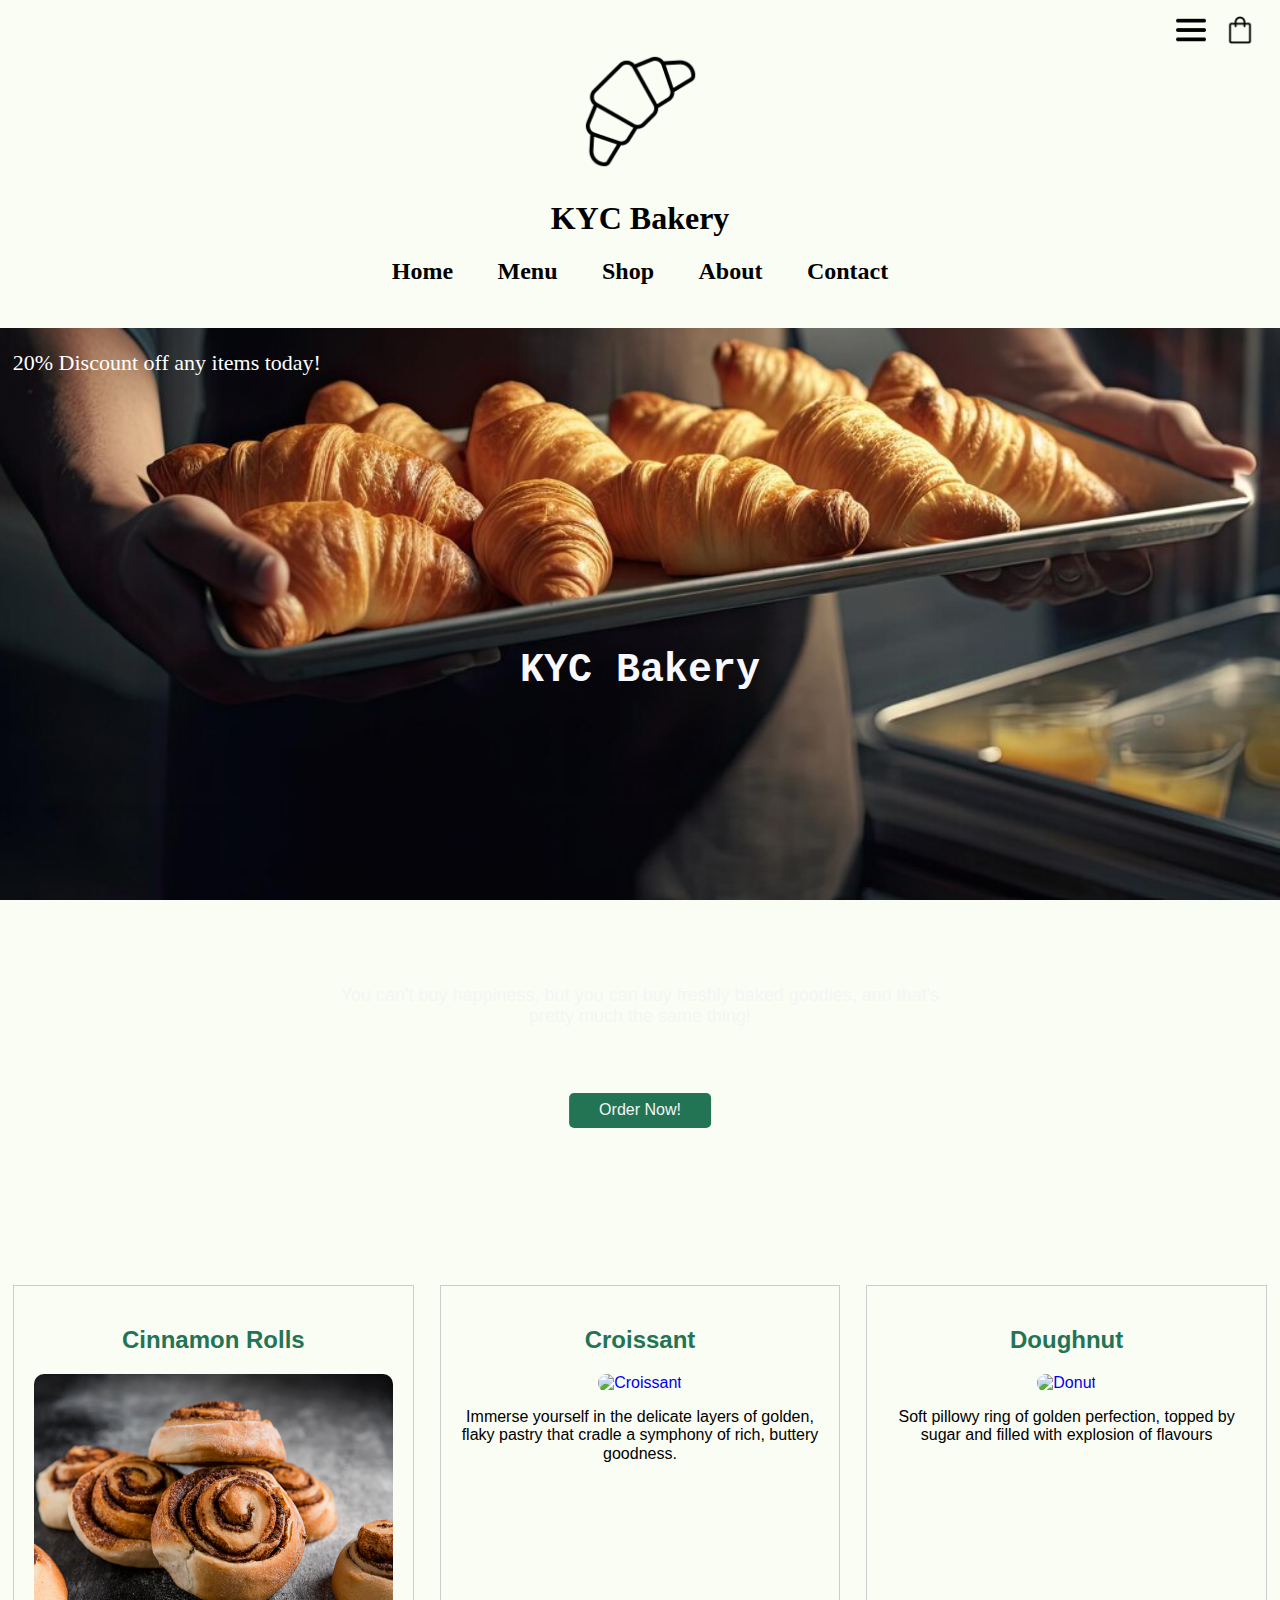
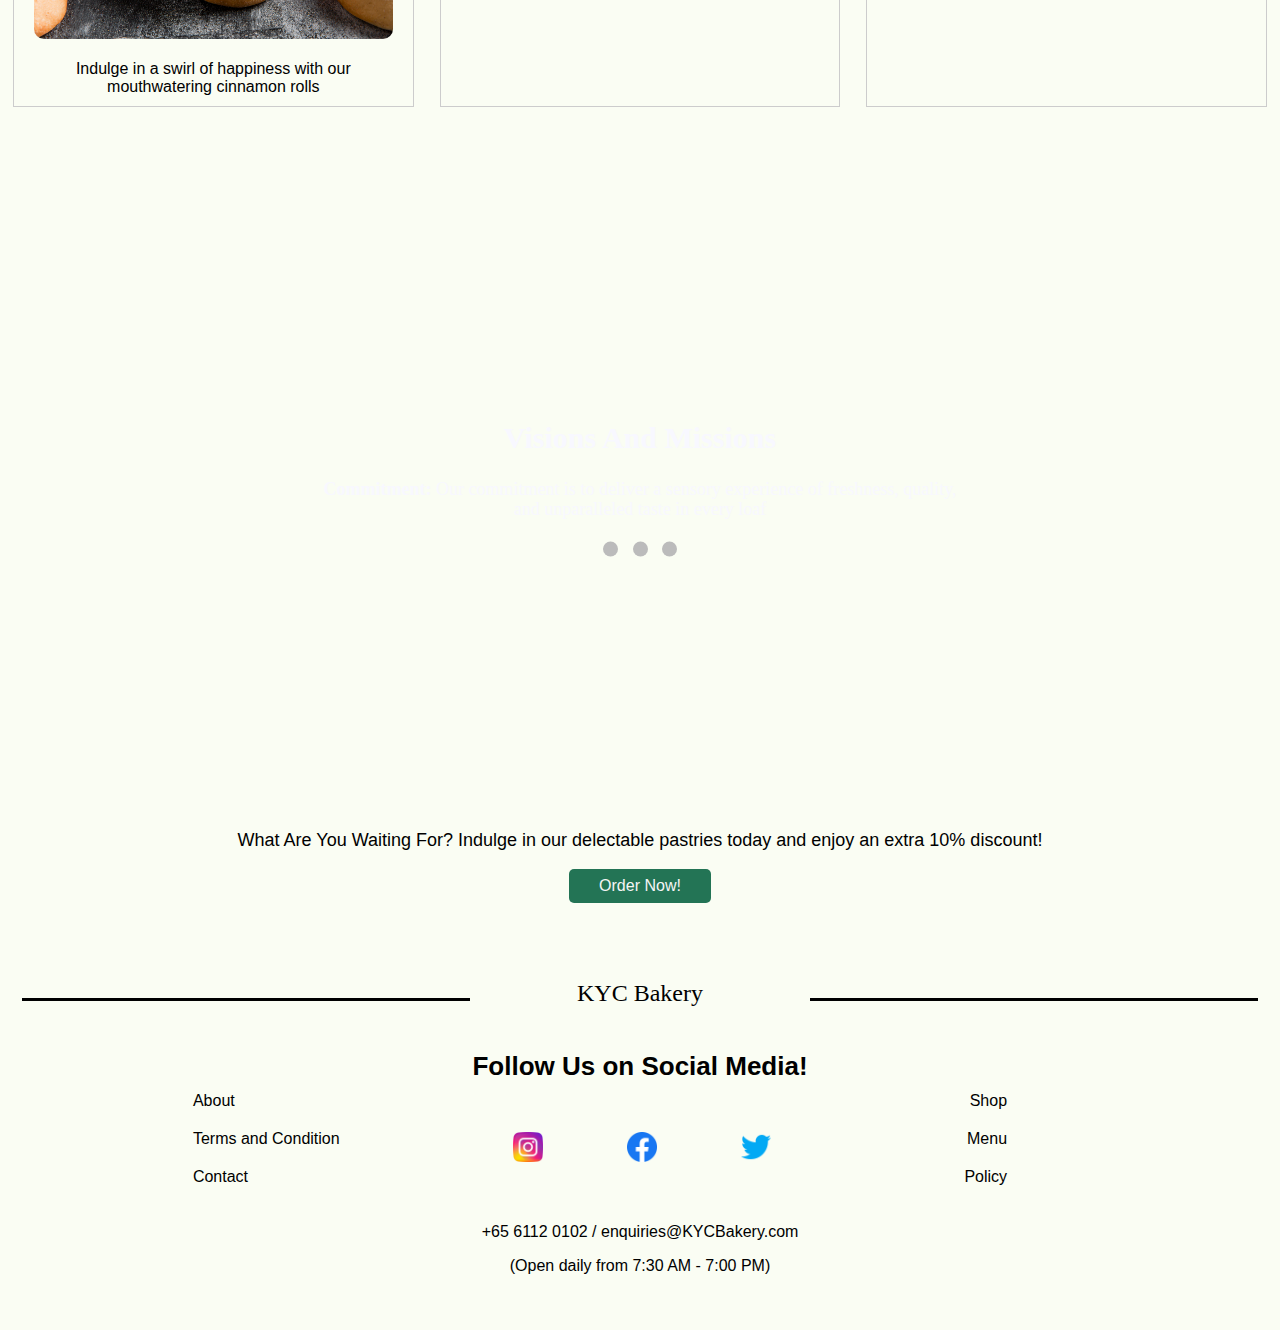
==== commit f2b037be: "cart/bag function" ====
--- a/index.html
+++ b/index.html
@@ -4,28 +4,24 @@
     <meta charset="UTF-8">
     <meta name="viewport" content="width=device-width, initial-scale=1.0">
     <title>KYC Bakery</title>
-    <link rel="icon" href="image/croissant.png" type="image/png">
+    <link rel="icon" href="image/croissant.png" type="image/png"> <!--favicon-->
     <link rel="stylesheet" href="style.css">
-    <link rel="stylesheet" href="normalize.css">
+    <link rel="stylesheet" href="normalize.css"> <!-- -->
 </head>
 <body>
-    <header>
+    <header> <!--Creating a header for my website with navigation-->
+        <!--Icons alongside my header-->
         <div class="icons">
-            <img src="image/menu.png" alt="Shop">
-            <img src="image/market.png" alt="Shop">
+            <img id="menuIcon" src="image/menu.png" alt="Shop" onclick="toggleMenu()" onmouseover="showMenu()" onmouseout="hideMenu()">
+            <img src="image/market.png" alt="Market">
         </div>
         <div class="logo">
             <img src="image/croissant.png" alt="Pastry shop">
         </div>
         <h1>KYC Bakery</h1>
-        <nav class="menu">
+        <nav class="menu"> <!--Navigation bar to navigate around the website-->
             <ul>
-                <li class="dropdown">
-                    <a href="#">Home</a>
-                    <div class="dropdown-content">
-                        <p>Welcome to the Home Page</p>
-                    </div>
-                </li>
+                <li><a href="index.html">Home</a></li>
                 <li><a href="menu.html">Menu</a></li>
                 <li><a href="shop.html">Shop</a></li>
                 <li><a href="about.html">About</a></li>
@@ -33,38 +29,40 @@
             </ul>
         </nav>
         <br>
-        <div class="background-responsive-img">
+        <div class="background-responsive-img"> <!--Background image to show what this website is for-->
             <div class="discount-text-container">
                 <div class="discount-text">
-                    <p>20% Discount off any items</p>
+                    <p>20% Discount off any items today!</p> <!--Discount for user that buy today-->
                 </div>
             </div>
+            <!--Using words that might attract user-->
             <h2 style="color:ghostwhite; text-align:center; margin-top:250px; font-size: 40px;font-family:'Courier New', Courier, monospace">KYC Bakery</h2>
             <div class="text_above_button"><p>You can't buy happiness, but you can buy freshly baked goodies, and that's pretty much the same thing!</p></div>
             <form action="shop.html" method="get">
-                <button class="button">Order Now!</button>
+                <button class="button">Order Now!</button> <!--having the call to action to lead them to order page-->
             </form>
         </div>
     </header>
     <br>
     <br>
-    <section>
-        <div class="box-container">
-            <a href="menu.html" class="box">
+    <section> <!--Section created to display images and appealing text of notable items that KYC Bakery sells-->
+        <div class="box-container"> <!--Contain the boxes -->
+            <!--Using of a href to let user click leading them to menu page-->
+            <a href="menu.html" class="box"> <!--Box 1-->
                 <h2 style="color:rgb(35, 116, 85)">Cinnamon Rolls</h2>
                 <img src="image/close-up-view-delicious-cinnamon-rolls.jpg" Class="Cinnamon Roll" alt="Cinnamon Roll">
                 <div class="box-text">
                     <p>Indulge in a swirl of happiness with our mouthwatering cinnamon rolls</p>
                 </div>
             </a>
-            <a href="menu.html" class="box">
+            <a href="menu.html" class="box"><!--Box 2-->
                 <h2 style="color:rgb(35, 116, 85)">Croissant</h2>
                 <img src="image/croissants-wooden-cutting-board.jpg" Class="Croissant" alt="Croissant">
                 <div class="box-text">
                     <p>Immerse yourself in the delicate layers of golden, flaky pastry that cradle a symphony of rich, buttery goodness. </p>
                 </div>
             </a>
-            <a href="menu.html" class="box">
+            <a href="menu.html" class="box"><!--Box 3-->
                 <h2 style="color:rgb(35, 116, 85)">Doughnut</h2>
                 <img src="image/closeup-fluffy-doughnuts-filled-with-jam-tray-table-lights.jpg" Class="Donut" alt="Donut">
                 <div class="box-text">
@@ -117,27 +115,54 @@
         </div>
         <br>
         <p class="footer-text">Follow Us on Social Media!</p>
-        <div class="socialmedia2">
-            <img src="image/instagram.png" alt="Instagram">
-            <img src="image/facebook.png" alt="Facebook">
-            <img src="image/twitter.png" alt="Facebook">
-            <div class="footer-container">
-                <div class="footer-links-left">
-                    <a href="about.html">About</a>
-                    <a href="about.html">Terms and Condition</a>
-                    <a href="contact.html">Contact</a>
-                </div>
-                <div class="footer-link-right">
-                    <a href="shop.html">Shop</a>
-                    <a href="menu.html">Menu</a>
-                    <a href="about.html">Policy</a>
-                </div>
+        <div class="footer-container">
+            <div class="footer-links-left">
+                <a href="about.html">About</a>
+                <a href="about.html">Terms and Condition</a>
+                <a href="contact.html">Contact</a>
+            </div>
+            <div class="socialmedia2">
+                <img src="image/instagram.png" alt="Instagram">
+                <img src="image/facebook.png" alt="Facebook">
+                <img src="image/twitter.png" alt="Facebook">
+            </div>
+            <div class="footer-link-right">
+                <a href="shop.html">Shop</a>
+                <a href="menu.html">Menu</a>
+                <a href="about.html">Policy</a>
             </div>
         </div>
         <p style="text-align: center;">+65 6112 0102 / enquiries@KYCBakery.com</p>
         <p style="text-align: center;">(Open daily from 7:30 AM - 7:00 PM)</p><br>
     </footer>
 
+    <div id="popupMenu" class="popup-menu">
+        <a href="menu.html">Menu</a>
+        <a href="shop.html">Shop</a>
+        <a href="about.html">About</a>
+        <a href="contact.html">Contact</a>
+    </div>
+
+    <script> 
+    //when clicking the Menu icon ontop
+    function toggleMenu() { 
+        var menu = document.getElementById("popupMenu");
+        menu.style.display = (menu.style.display === "block") ? "none" : "block";
+    }
+
+    //When Hovering the Menu icon Ontop it will dropdown 
+    function showMenu() {
+        var menu = document.getElementById("popupMenu");
+        menu.style.display = "block";
+    }
+
+    //It will retract the dropdwon
+    function hideMenu() {
+        var menu = document.getElementById("popupMenu");
+        menu.style.display = "none";
+    }
+    </script>
     <script src="index.js"></script>
+
 </body>
 </html>--- a/style.css
+++ b/style.css
@@ -9,18 +9,21 @@
     text-align: end;
     margin-right: 10px;
     margin-top: 15px;
+    position: relative;
 }
 
 .icons img{
     max-width: 30px;
-    margin-right:15px
+    margin-right:15px;
+    cursor: pointer;
 }
 
 .socialmedia2{
     text-align: center;
     display: block;
-    margin-left:85px;
+    margin-left:50px;
     margin-top: 40px;
+    margin-bottom:40px;
 }
 
 .socialmedia2 img{
@@ -232,25 +235,6 @@
     left: 0;
 }
 
-.dropdown-content {
-    display: none; /* Hide dropdown content initially */
-    position: absolute;
-    background-color: #f2f2f2;
-    min-width: 200px;
-    box-shadow: 0 4px 8px 0 rgba(0, 0, 0, 0.2);
-    z-index: 1;
-}
-
-.dropdown-content p {
-    padding: 10px;
-    margin: 0;
-}
-
-/* Create the hover effect to show the dropdown content */
-.menu ul li:hover .dropdown-content {
-    display: block;
-}
-
 .slider-container {
     width: 100%;
     margin: 0 -150px;
@@ -258,6 +242,33 @@
     overflow:hidden;
     position: relative;
     background:transparent;
+}
+
+.popup-menu {
+    text-align: center;
+    width:100px;
+    display: none;
+    position: fixed;
+    top: 60px; /* Adjust the top position as needed */
+    right: 0;
+    background-color: #f9f9f9;
+    overflow-x: hidden;
+    padding: 10px;
+    z-index: 1;
+    margin-right: 30px;
+}
+
+.popup-menu a {
+    text-decoration: none;
+    font-size: 18px;
+    color: #818181;
+    display: block;
+    margin-bottom: 10px;
+    transition: 0.3s;
+}
+
+.popup-menu a:hover {
+    color: #000000;
 }
 
 .slider-text {
@@ -339,7 +350,7 @@
 
 .footer-container {
     display: flex;
-    justify-content: space-between;
+    justify-content: space-evenly;
     margin-top: 10px;
     margin-left: 10px;
     margin-right: 10px;
@@ -355,17 +366,17 @@
     margin-right: 10px; /* Adjust margin as needed */
     text-decoration: none;
     color: black; /* Adjust color as needed */
-    margin-bottom: 10px;
+    margin-bottom: 20px;
 }
 
 .footer-link-right {
     text-align: right;
-    margin-right:160px
+    margin-right:150px
 }
 
 .footer-link-right a {
     display: block;
-    margin-bottom: 10px; /* Adjust margin as needed */
+    margin-bottom: 20px; /* Adjust margin as needed */
     text-decoration: none;
     color: black; /* Adjust color as needed */
 }
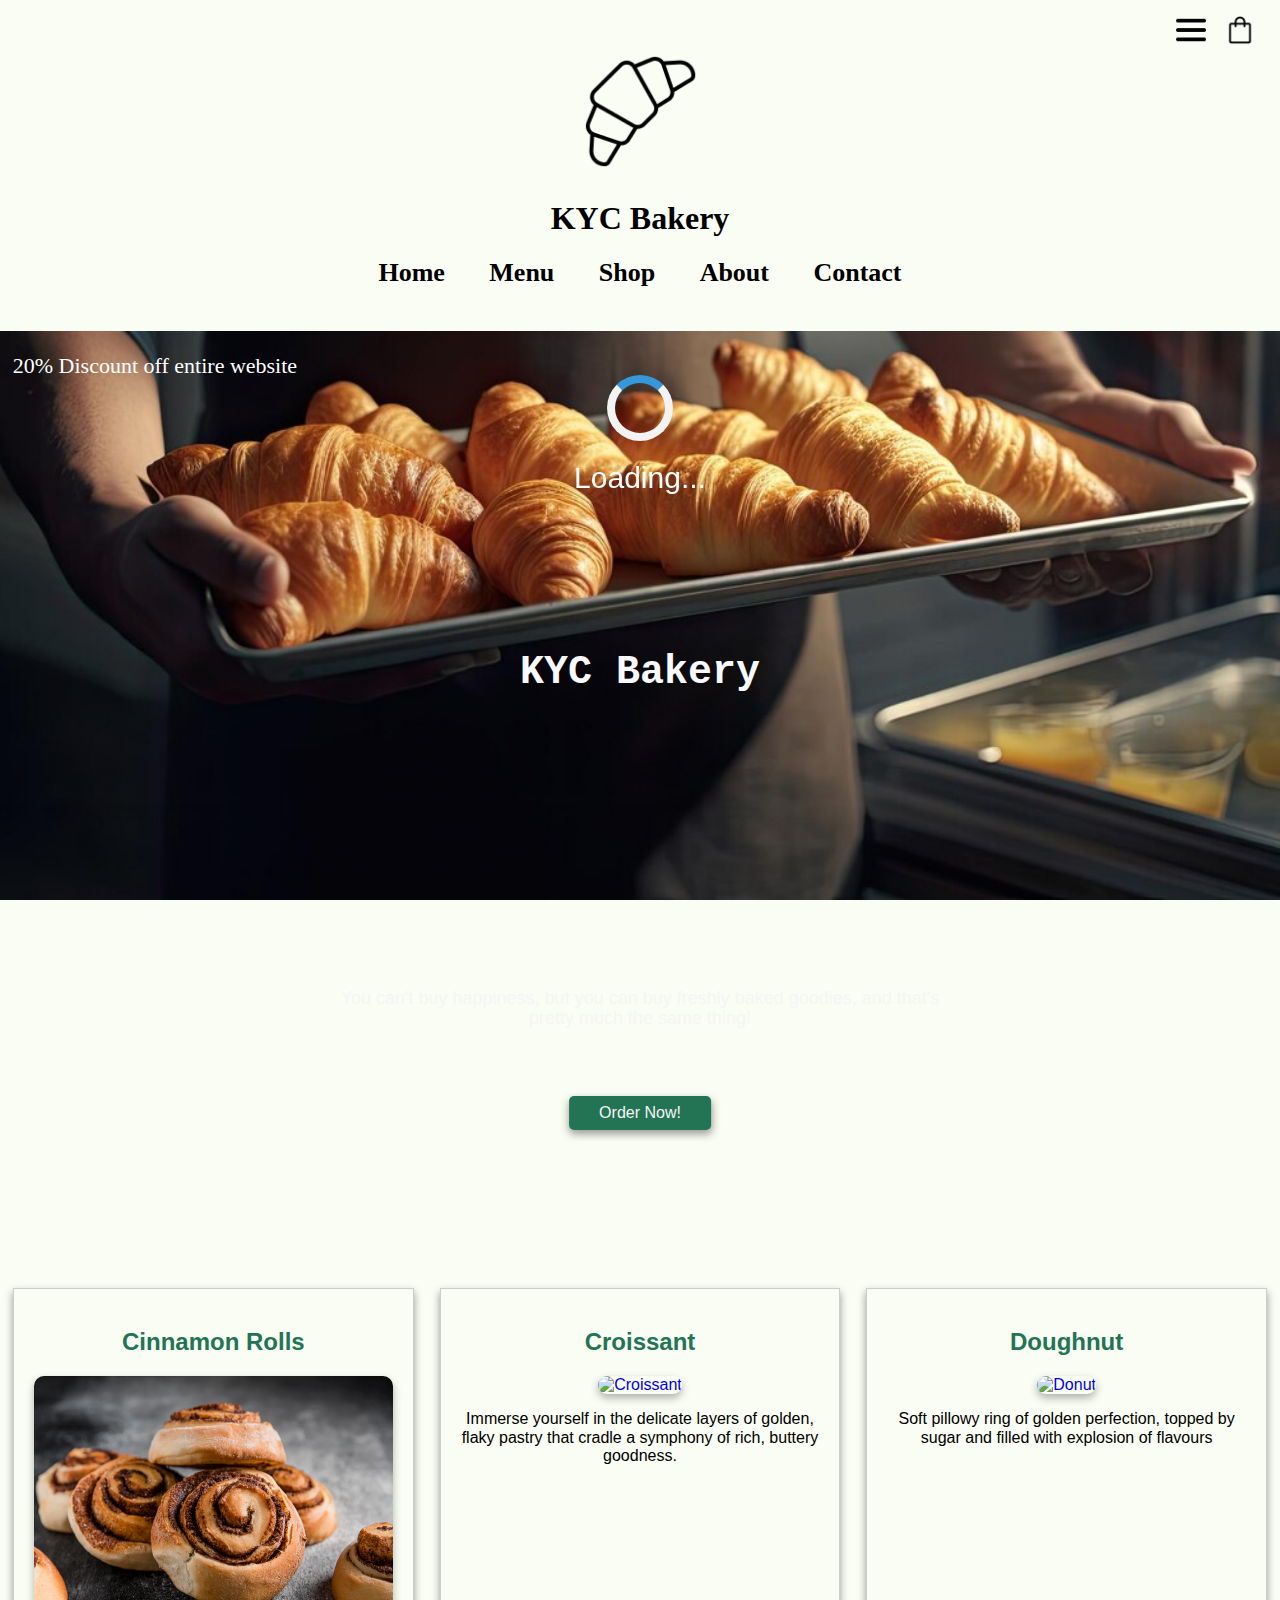
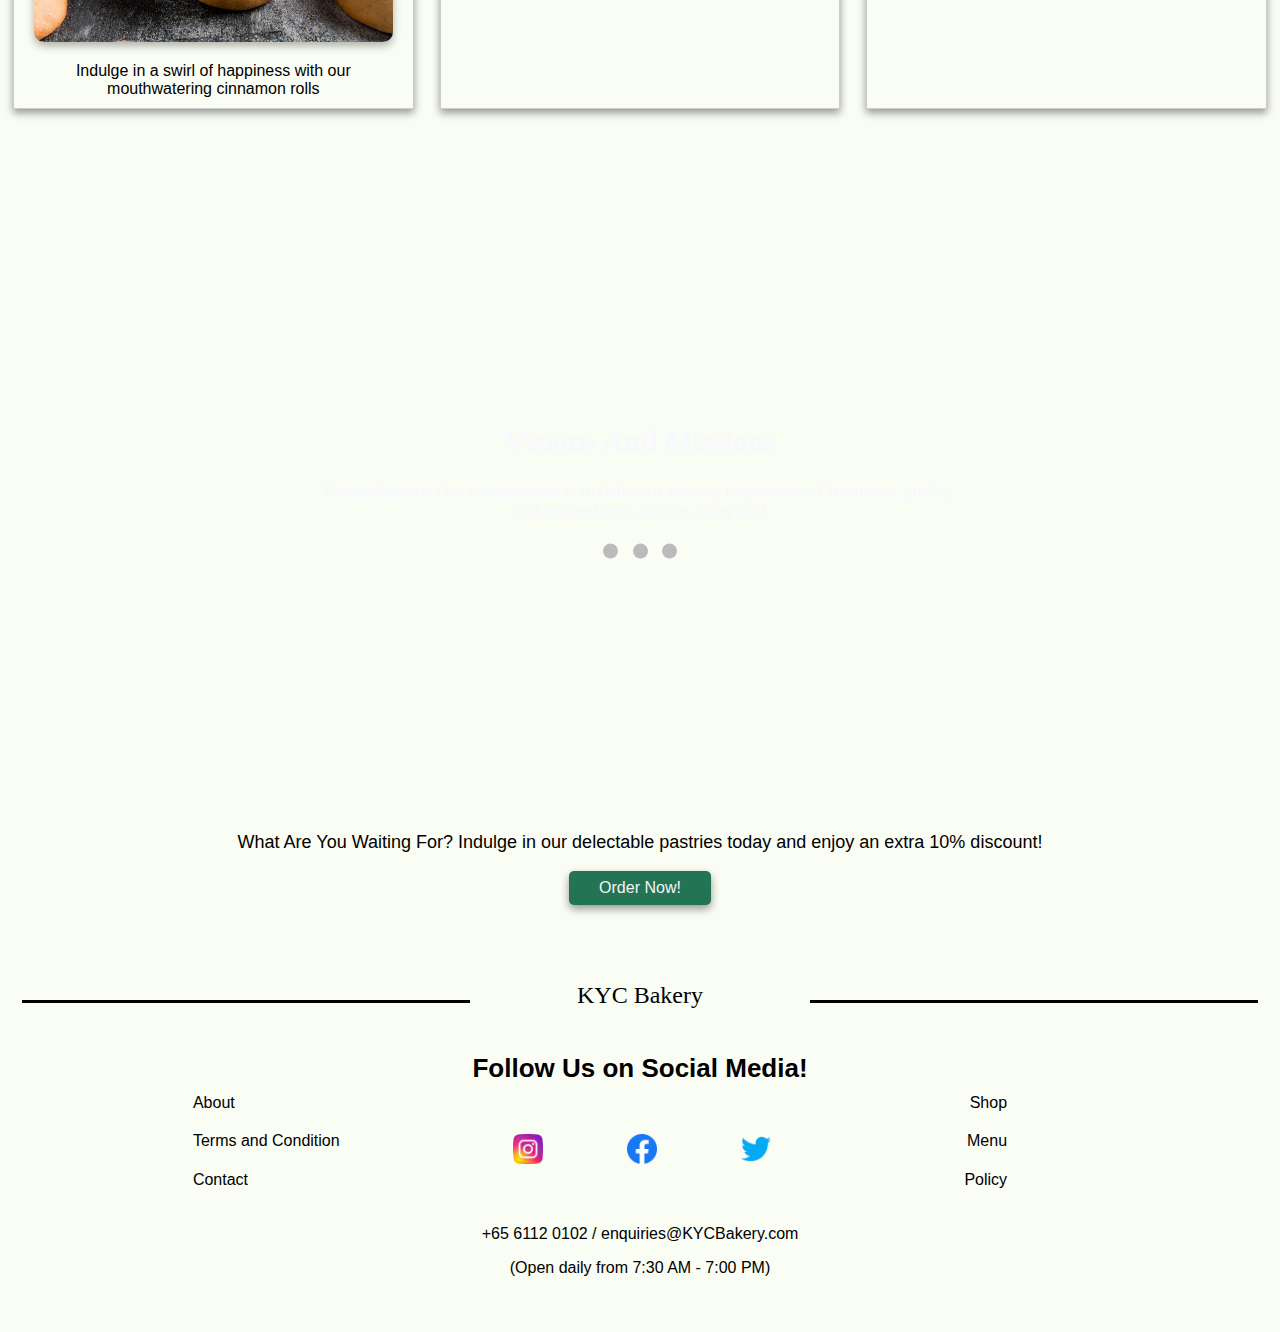
==== commit 93c282a0: "Loading page function and additional cs removal" ====
--- a/index.html
+++ b/index.html
@@ -6,9 +6,14 @@
     <title>KYC Bakery</title>
     <link rel="icon" href="image/croissant.png" type="image/png"> <!--favicon-->
     <link rel="stylesheet" href="style.css">
-    <link rel="stylesheet" href="normalize.css"> <!-- -->
+    <link rel="stylesheet" href="normalize.css"> 
 </head>
-<body>
+<body data-page="home">
+    <div class="loading-page" id="loadingPage">
+        <div class="loader"></div>
+        <p class="loading-text">Loading...</p>
+    </div>
+
     <header> <!--Creating a header for my website with navigation-->
         <!--Icons alongside my header-->
         <div class="icons">
@@ -32,7 +37,7 @@
         <div class="background-responsive-img"> <!--Background image to show what this website is for-->
             <div class="discount-text-container">
                 <div class="discount-text">
-                    <p>20% Discount off any items today!</p> <!--Discount for user that buy today-->
+                    <p>20% Discount off entire website</p> <!--Discount for user that buy today-->
                 </div>
             </div>
             <!--Using words that might attract user-->
@@ -73,26 +78,26 @@
     </section>
     <br>
     <br>
-    <section>
+    <section> <!--Section with video and slider text on missions and visions-->
         <div class="background">
-            <video autoplay muted loop>
+            <video autoplay muted loop> <!--Muting the video and looping it-->
                 <source src="videos/pexels-ron-lach-8430966 (1080p).mp4" type="video/mp4">
             </video>
-            <div class="text-below-box">
+            <div class="text-below-box"> 
                 <h2 style="font-size: 30px;font-weight: bold;">Visions And Missions</h2>
-                <div class="slider-container">
-                    <div class="slider-text" data-index="1">
+                <div class="slider-container"> <!--The slider with 3 different text on missions and visions-->
+                    <div class="slider-text" data-index="1"> <!--Slide1-->
                         <p><strong>Commitment:</strong> Our commitment is to deliver a sensory experience of freshness, quality, and unparalleled taste in every loaf</p>
                     </div>
-                    <div class="slider-text" data-index="2">
+                    <div class="slider-text" data-index="2"> <!--Slide2-->
                         <p><strong>Creativity:</strong> We strive to satisfy your sweet tooth through our variety of delectable pastries and cakes, made with love, creativity, and the finest natural ingredients.</p>
                     </div>
-                    <div class="slider-text" data-index="3">
+                    <div class="slider-text" data-index="3"> <!--Slide3-->
                         <p><strong>Authenticity:</strong> Our purpose is to bake fresh, authentic, and scrumptious bread, while promoting healthy eating and creating a sustainable future.</p>
                     </div>
                 </div>
                 
-                <div class="dots-container">
+                <div class="dots-container"> <!--Dots for the user to click to navigate around the 3 text using javascript-->
                     <span class="dot" onclick="currentSlide(1)"></span>
                     <span class="dot" onclick="currentSlide(2)"></span>
                     <span class="dot" onclick="currentSlide(3)"></span>
@@ -101,41 +106,44 @@
         </div>
         <br>
         <form action="shop.html" method="get">
-            <div class="second-button-container">
+            <div class="second-button-container"><!--Call to action button leading to shop page-->
                 <p style="text-align: center;font-size: 18px;">What Are You Waiting For? Indulge in our delectable pastries today and enjoy an extra 10% discount!</p>
-                <button class="second-button">Order Now!</button>
+                <button class="second-button">Order Now!</button> <!--Special Promotion offered 10% discount today-->
             </div>
         </form>
     </section>
     <br>
     <br>
+    <!--My website footer-->
     <footer>
-        <div class="line-with-gap">
+        <div class="line-with-gap"> <!--2 Line spreading across the website with the Bakery name in the middle-->
             <div class="text-in-middle">KYC Bakery</div>
         </div>
         <br>
-        <p class="footer-text">Follow Us on Social Media!</p>
+        <p class="footer-text">Follow Us on Social Media!</p> <!--Call to Action-->
         <div class="footer-container">
-            <div class="footer-links-left">
+            <div class="footer-links-left"> <!--Website navigation and details-->
                 <a href="about.html">About</a>
                 <a href="about.html">Terms and Condition</a>
                 <a href="contact.html">Contact</a>
             </div>
-            <div class="socialmedia2">
+            <div class="socialmedia2"> <!--Call to action to encourage users to follow our social media page-->
                 <img src="image/instagram.png" alt="Instagram">
                 <img src="image/facebook.png" alt="Facebook">
                 <img src="image/twitter.png" alt="Facebook">
             </div>
-            <div class="footer-link-right">
+            <div class="footer-link-right"> <!--Website navigation and details-->
                 <a href="shop.html">Shop</a>
                 <a href="menu.html">Menu</a>
                 <a href="about.html">Policy</a>
             </div>
         </div>
+        <!--Contact Information-->
         <p style="text-align: center;">+65 6112 0102 / enquiries@KYCBakery.com</p>
         <p style="text-align: center;">(Open daily from 7:30 AM - 7:00 PM)</p><br>
     </footer>
 
+    <!--Popup navigation for hover over menu icon ontop-->
     <div id="popupMenu" class="popup-menu">
         <a href="menu.html">Menu</a>
         <a href="shop.html">Shop</a>
@@ -162,7 +170,8 @@
         menu.style.display = "none";
     }
     </script>
-    <script src="index.js"></script>
+    <script src="loading.js"></script>
+    <script src="index.js"></script> <!--Using the index.js-->
 
 </body>
 </html>--- a/style.css
+++ b/style.css
@@ -64,7 +64,7 @@
     text-decoration: none;
     color: black;
     font-weight: bold;
-    font-size: 24px;
+    font-size: 26px;
     margin: 0 10px;
     font-family:'Pacificoregular';
 }
@@ -133,6 +133,7 @@
     left: 50%;
     transform: translate(-50%); /*align the button to the center*/
     transition: color 0.3s ease; /*smooth transition effect*/
+    box-shadow: 0 4px 8px rgba(0, 0, 0, 0.4);
 }
 
 .button:hover {
@@ -163,6 +164,7 @@
     border: none;
     border-radius:5px;
     color: whitesmoke;
+    box-shadow: 0 4px 8px rgba(0, 0, 0, 0.4);
 }
 
 .second-button:hover{
@@ -185,12 +187,14 @@
     margin-bottom: 20px;
     text-decoration: none;
     cursor: pointer;
+    box-shadow: 0 4px 8px rgba(0, 0, 0, 0.4);
 }
 
 .box img {
     max-width: 100%;
     height: 70%;
     border-radius: 10px;
+    box-shadow: 0 4px 8px rgba(0, 0, 0, 0.3);
 }
 
 .box-text {
@@ -388,19 +392,63 @@
     margin-bottom:0;
 }
 
+.loading-page {
+    display: flex;
+    flex-direction: column;
+    align-items: center;
+    justify-content: center;
+    position: fixed;
+    top: 0;
+    left: 0;
+    width: 100%;
+    height: 100%;
+    background-image: url('image/top-view-delicious-muffins-with-nuts-copy-space.jpg');
+    background-size: cover; 
+    background-position: center; 
+    z-index: 1000;
+}
+
+.loader {
+    border: 8px solid #f3f3f3;
+    border-top: 8px solid #3498db;
+    border-radius: 50%;
+    width: 50px;
+    height: 50px;
+    animation: spin 1s linear infinite;
+}
+
+.loading-text {
+    font-size: 30px; 
+    margin-top: 20px;
+    color:white; 
+}
+
+@keyframes spin {
+    0% { transform: rotate(0deg); }
+    100% { transform: rotate(360deg); }
+}
+
 @media screen and (max-width: 500px) {
     body{
         font-size:12px;
         margin:0;
     }
     .socialmedia2{
-        text-align:center;
-        margin-left:5px
+        display:flex;
+        flex-direction: column;
+        justify-content: space-evenly;
+        margin-left:20px;
+        margin-right:20px;
+        margin-top:10px;
+        margin-bottom:10px;
     }
     .socialmedia2 img{
-        max-width: 25px;
-        margin-right:25px;
-        margin-left:25px
+        max-width: 15px;
+        margin-right:40px;
+        margin-left:10px;
+        margin-bottom:20px;
+        margin-top:10px;
+        height:20px;
     }
 
     .logo img {
